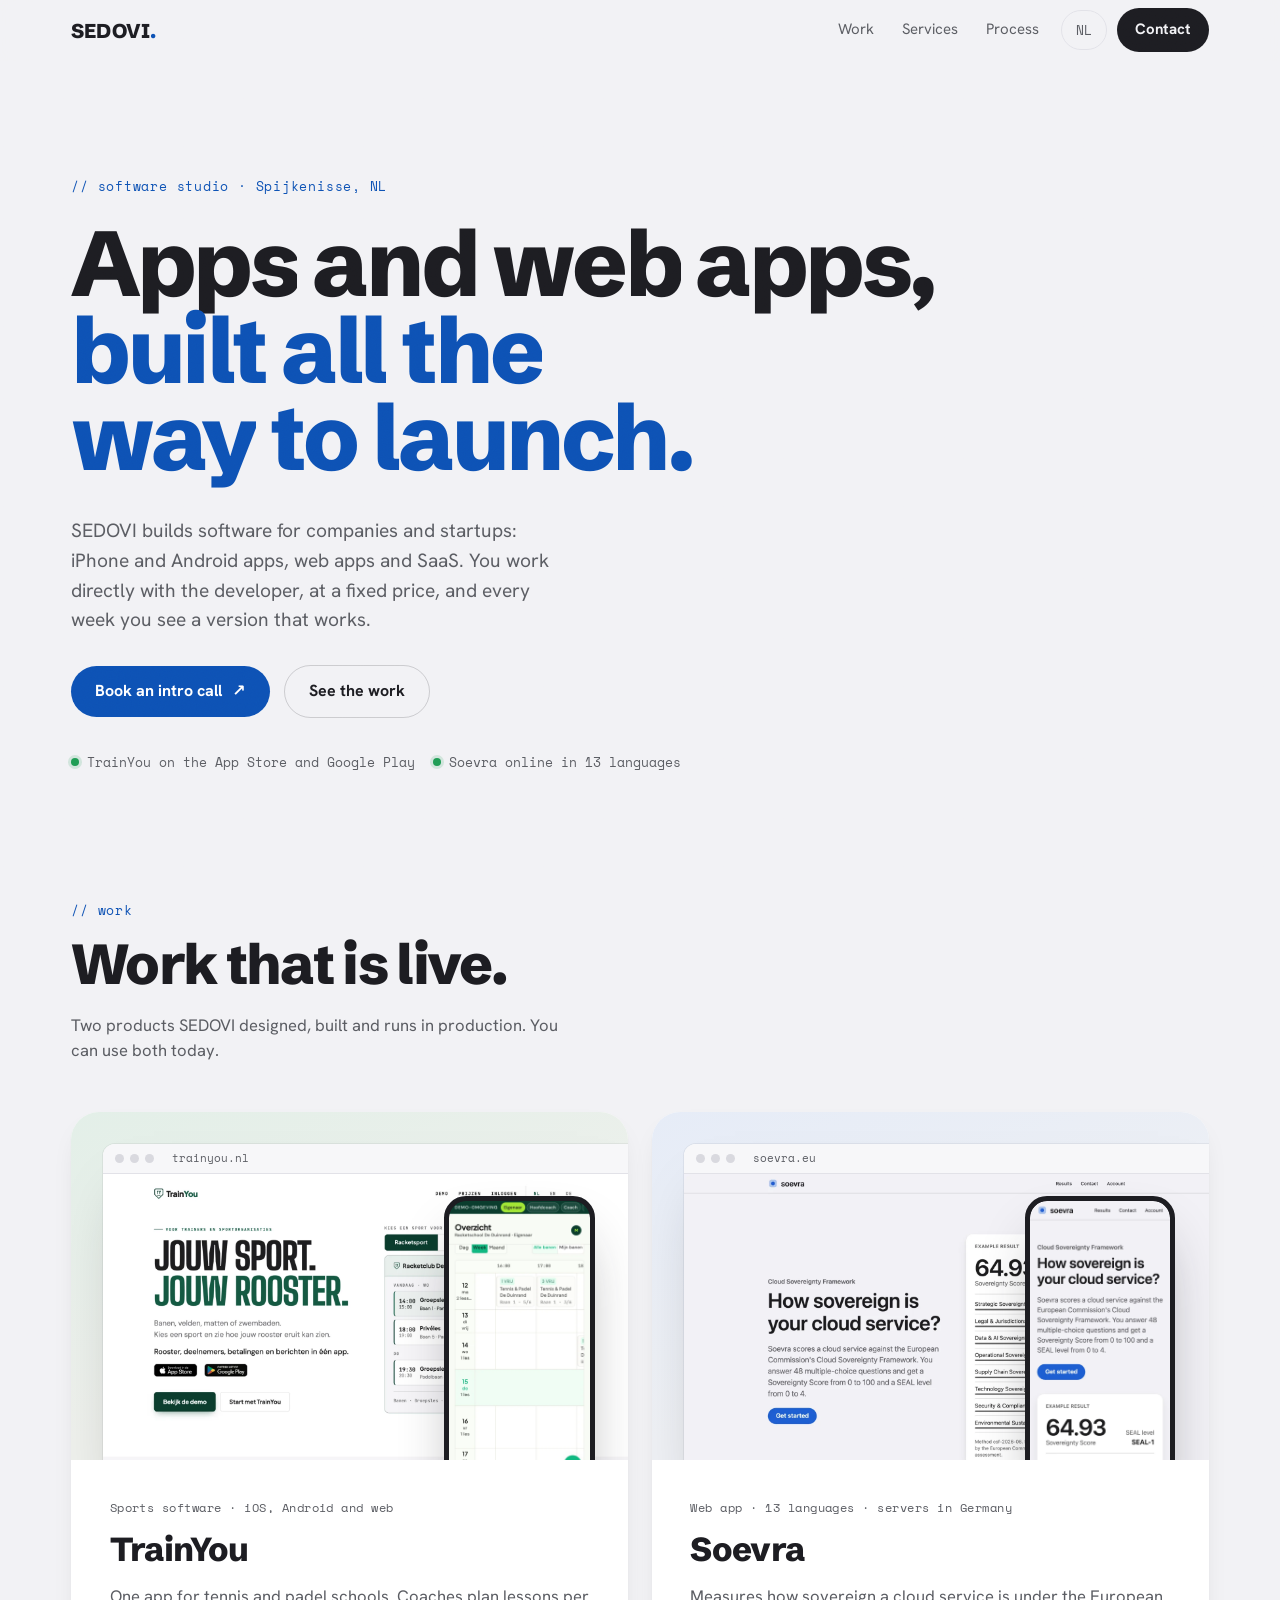
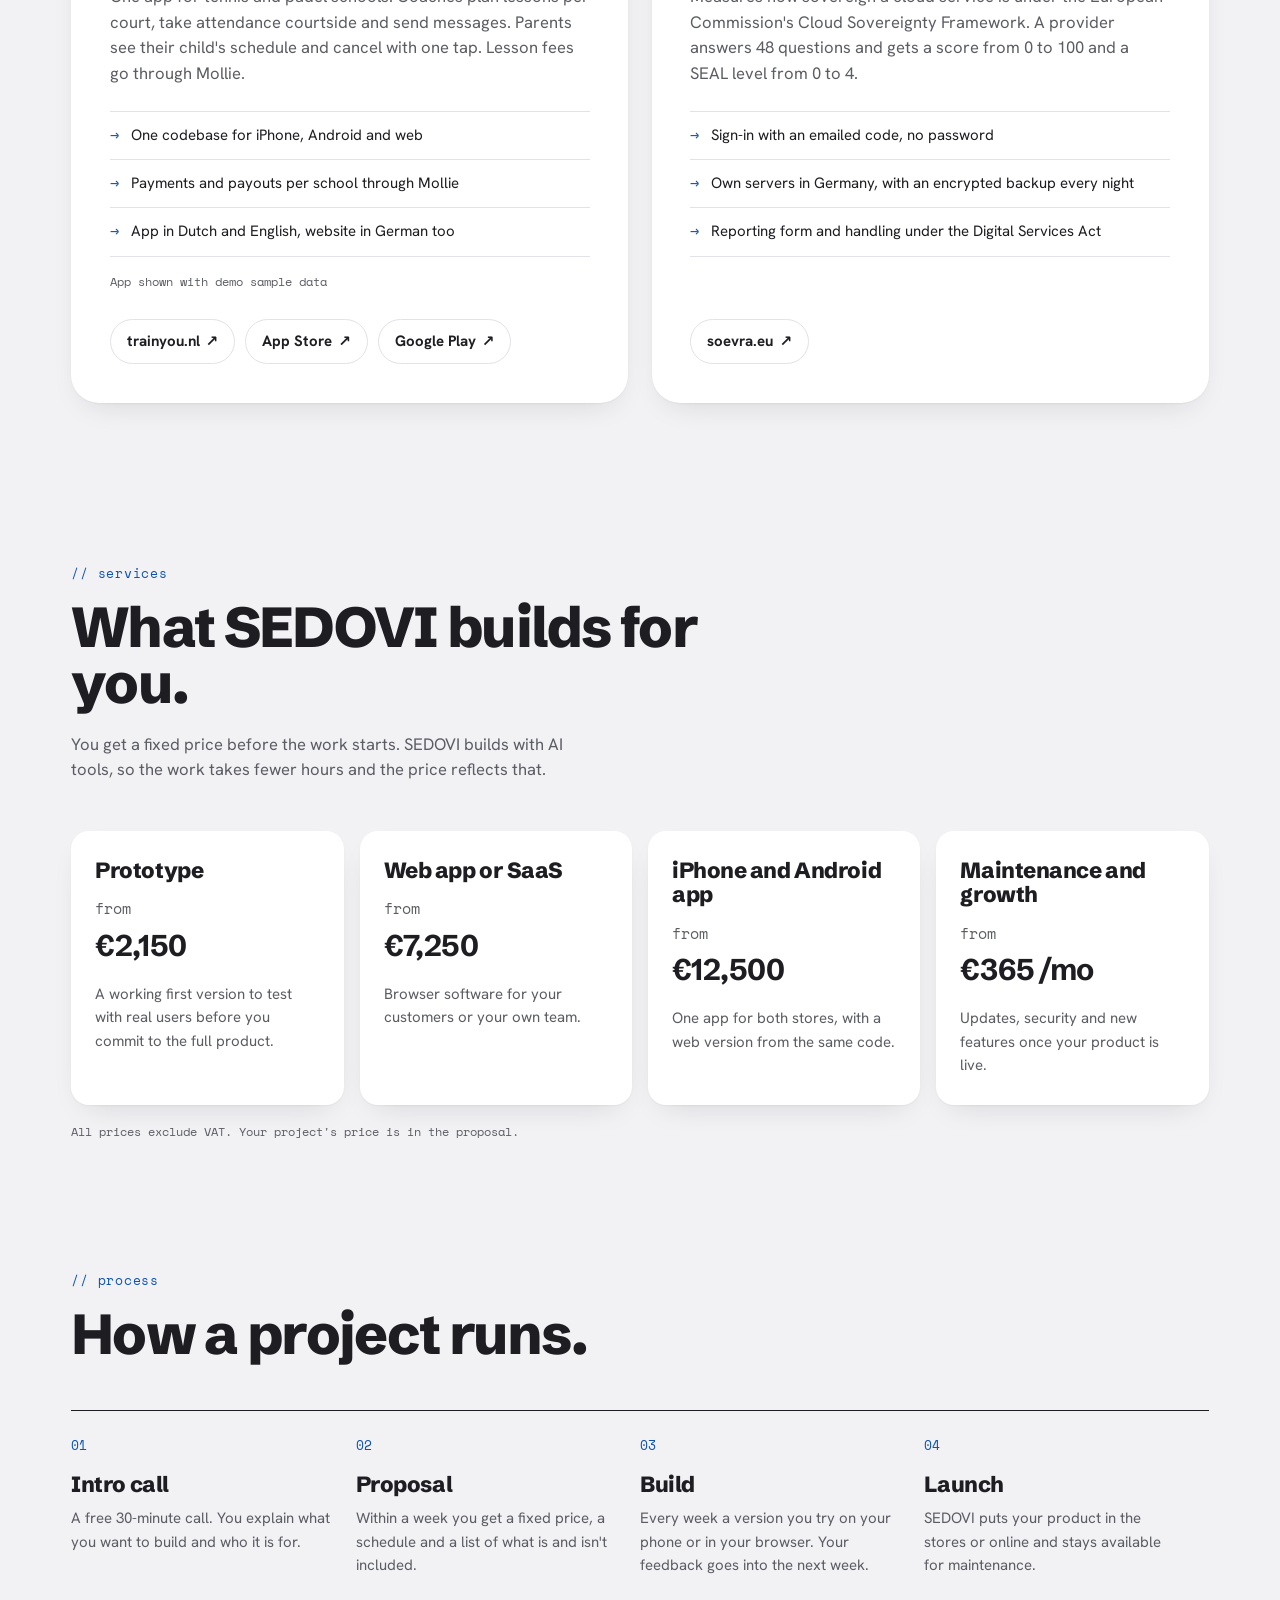
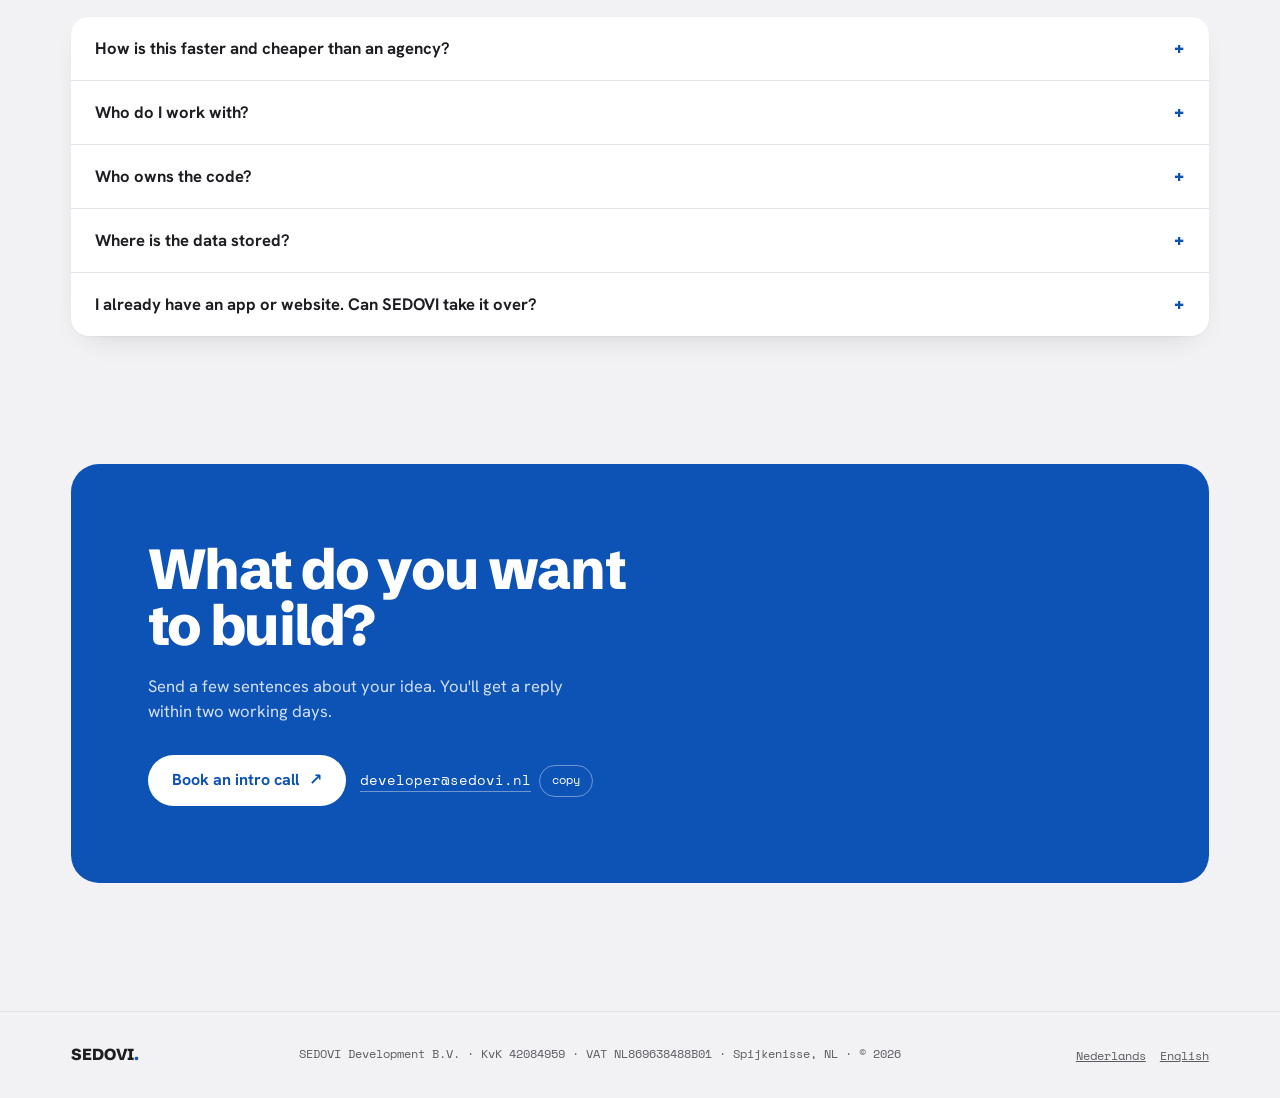
==== en/index.html @ 53c999e7 "feat(site): show projects in a horizontal row" ====
<!DOCTYPE html>
<html lang="en">
<head>
<meta charset="utf-8">
<meta name="viewport" content="width=device-width, initial-scale=1">
<title>SEDOVI · Apps and web apps, built all the way to launch</title>
<meta name="description" content="SEDOVI builds iPhone and Android apps, web apps and SaaS for companies and startups. Fixed price, a working version every week, and you work directly with the developer.">
<meta name="theme-color" content="#0d52b5">
<meta property="og:type" content="website">
<meta property="og:site_name" content="SEDOVI">
<meta property="og:locale" content="en_GB">
<meta property="og:title" content="SEDOVI · Apps and web apps, built all the way to launch">
<meta property="og:description" content="iPhone and Android apps, web apps and SaaS. Fixed price, a working version every week, direct contact with the developer.">
<meta property="og:url" content="https://sedovi.nl/en/">
<meta property="og:image" content="https://sedovi.nl/og.png">
<meta property="og:image:width" content="1200">
<meta property="og:image:height" content="630">
<meta name="twitter:card" content="summary_large_image">
<link rel="canonical" href="https://sedovi.nl/en/">
<link rel="alternate" hreflang="nl" href="https://sedovi.nl/">
<link rel="alternate" hreflang="en" href="https://sedovi.nl/en/">
<link rel="alternate" hreflang="x-default" href="https://sedovi.nl/">
<link rel="icon" href="data:image/svg+xml,%3Csvg xmlns='http://www.w3.org/2000/svg' viewBox='0 0 64 64'%3E%3Crect width='64' height='64' rx='14' fill='%230d52b5'/%3E%3Ctext x='32' y='45' font-family='Arial, sans-serif' font-size='40' font-weight='bold' fill='%23ffffff' text-anchor='middle'%3ES%3C/text%3E%3C/svg%3E">
<link rel="preconnect" href="https://fonts.googleapis.com">
<link rel="preconnect" href="https://fonts.gstatic.com" crossorigin>
<link href="https://fonts.googleapis.com/css2?family=Hanken+Grotesk:wght@400;700&family=Schibsted+Grotesk:wght@800&family=Space+Mono&display=swap" rel="stylesheet">
<link rel="stylesheet" href="/assets/site.css">
</head>
<body>
<a class="skip" href="#work">Skip to the work</a>
<div class="grain" aria-hidden="true"></div>

<header class="top">
  <div class="wrap">
    <a href="#top" class="logo" aria-label="SEDOVI, back to top">SEDOVI<span class="dot">.</span></a>
    <nav class="nav" aria-label="Main menu">
      <a class="sec" href="#work">Work</a>
      <a class="sec" href="#services">Services</a>
      <a class="sec" href="#process">Process</a>
      <a class="lang" href="/" hreflang="nl" lang="nl" aria-label="Nederlandse versie">NL</a>
      <a class="cta" href="#contact">Contact</a>
    </nav>
  </div>
</header>

<main id="top">
  <div class="hero">
    <div class="hero-content">
      <p class="eyebrow">// software studio · Spijkenisse, NL</p>
      <h1>
        <span data-split>Apps and web apps,</span>
        <span data-split class="accent">built all the way to launch.</span>
      </h1>
      <p class="sub">SEDOVI builds software for companies and startups: iPhone and Android apps, web apps and SaaS. You work directly with the developer, at a fixed price, and every week you see a version that works.</p>
      <div class="actions">
        <a href="mailto:developer@sedovi.nl?subject=Intro%20call%20SEDOVI" class="btn">Book an intro call <span aria-hidden="true">↗</span></a>
        <a href="#work" class="btn ghost">See the work</a>
      </div>
      <ul class="live" aria-label="Live now">
        <li>TrainYou on the App Store and Google Play</li>
        <li>Soevra online in 13 languages</li>
      </ul>
    </div>
  </div>

  <section class="block" id="work" aria-labelledby="work-title">
    <div class="wrap">
      <div class="rail-head">
        <div>
          <p class="kicker">// work</p>
          <h2 id="work-title">Work that is live.</h2>
          <p class="lede">Two products SEDOVI designed, built and runs in production. You can use both today.</p>
        </div>
        <div class="rail-nav" hidden>
          <button type="button" class="prev" aria-label="Previous project" aria-controls="projects"><span aria-hidden="true">←</span></button>
          <button type="button" class="next" aria-label="Next project" aria-controls="projects"><span aria-hidden="true">→</span></button>
        </div>
      </div>

      <div class="projects" id="projects" role="region" aria-label="Projects" tabindex="0">
        <article class="project">
          <div class="body">
            <p class="tag">Sports software · iOS, Android and web</p>
            <h3>TrainYou</h3>
            <p class="desc">One app for tennis and padel schools. Coaches plan lessons per court, take attendance courtside and send messages. Parents see their child's schedule and cancel with one tap. Lesson fees go through Mollie.</p>
            <ul class="facts">
              <li>One codebase for iPhone, Android and web</li>
              <li>Payments and payouts per school through Mollie</li>
              <li>App in Dutch and English, website in German too</li>
            </ul>
            <p class="note">App shown with demo sample data</p>
            <div class="links">
              <a href="https://trainyou.nl/" rel="noopener">trainyou.nl <span aria-hidden="true">↗</span></a>
              <a href="https://apps.apple.com/nl/app/trainyou/id6775515271" rel="noopener">App Store <span aria-hidden="true">↗</span></a>
              <a href="https://play.google.com/store/apps/details?id=nl.trainyou.app" rel="noopener">Google Play <span aria-hidden="true">↗</span></a>
            </div>
          </div>
          <div class="media green">
            <div class="browser">
              <div class="bar" aria-hidden="true"><i></i><i></i><i></i><span>trainyou.nl</span></div>
              <img src="/assets/work/trainyou-web.webp" width="1600" height="1000" loading="lazy" alt="The trainyou.nl home page with the Dutch headline 'Your sport. Your schedule.' and a sample schedule for a racket club.">
            </div>
            <div class="phone">
              <img src="/assets/work/trainyou-app.webp" width="600" height="1298" loading="lazy" alt="The TrainYou app on a phone: a tennis school's week view with lessons per court and open spots.">
            </div>
          </div>
        </article>

        <article class="project">
          <div class="body">
            <p class="tag">Web app · 13 languages · servers in Germany</p>
            <h3>Soevra</h3>
            <p class="desc">Measures how sovereign a cloud service is under the European Commission's Cloud Sovereignty Framework. A provider answers 48 questions and gets a score from 0 to 100 and a SEAL level from 0 to 4.</p>
            <ul class="facts">
              <li>Sign-in with an emailed code, no password</li>
              <li>Own servers in Germany, with an encrypted backup every night</li>
              <li>Reporting form and handling under the Digital Services Act</li>
            </ul>
            <div class="links">
              <a href="https://soevra.eu/" rel="noopener">soevra.eu <span aria-hidden="true">↗</span></a>
            </div>
          </div>
          <div class="media">
            <div class="browser">
              <div class="bar" aria-hidden="true"><i></i><i></i><i></i><span>soevra.eu</span></div>
              <img src="/assets/work/soevra-web.webp" width="1600" height="1000" loading="lazy" alt="The soevra.eu home page asking 'How sovereign is your cloud service?' next to a sample result with a score of 64.93 and level SEAL-1.">
            </div>
            <div class="phone">
              <img src="/assets/work/soevra-mobile.webp" width="600" height="1298" loading="lazy" alt="Soevra on a phone: the same home page in a narrow layout.">
            </div>
          </div>
        </article>
      </div>
    </div>
  </section>

  <section class="block" id="services" aria-labelledby="services-title">
    <div class="wrap">
      <p class="kicker">// services</p>
      <h2 id="services-title">What SEDOVI builds for you.</h2>
      <p class="lede">You get a fixed price before the work starts. SEDOVI builds with AI tools, so the work takes fewer hours and the price reflects that.</p>
      <div class="services">
        <article class="service">
          <h3>Prototype</h3>
          <p class="price">from<strong>€2,150</strong></p>
          <p>A working first version to test with real users before you commit to the full product.</p>
        </article>
        <article class="service">
          <h3>Web app or SaaS</h3>
          <p class="price">from<strong>€7,250</strong></p>
          <p>Browser software for your customers or your own team.</p>
        </article>
        <article class="service">
          <h3>iPhone and Android app</h3>
          <p class="price">from<strong>€12,500</strong></p>
          <p>One app for both stores, with a web version from the same code.</p>
        </article>
        <article class="service">
          <h3>Maintenance and growth</h3>
          <p class="price">from<strong>€365 /mo</strong></p>
          <p>Updates, security and new features once your product is live.</p>
        </article>
      </div>
      <p class="fineprint">All prices exclude VAT. Your project's price is in the proposal.</p>
    </div>
  </section>

  <section class="block" id="process" aria-labelledby="process-title">
    <div class="wrap">
      <p class="kicker">// process</p>
      <h2 id="process-title">How a project runs.</h2>
      <ol class="steps">
        <li><h3>Intro call</h3><p>A free 30-minute call. You explain what you want to build and who it is for.</p></li>
        <li><h3>Proposal</h3><p>Within a week you get a fixed price, a schedule and a list of what is and isn't included.</p></li>
        <li><h3>Build</h3><p>Every week a version you try on your phone or in your browser. Your feedback goes into the next week.</p></li>
        <li><h3>Launch</h3><p>SEDOVI puts your product in the stores or online and stays available for maintenance.</p></li>
      </ol>

      <div class="faq">
        <details>
          <summary>How is this faster and cheaper than an agency?</summary>
          <p>SEDOVI builds with AI tools for code, tests and reviews. Routine work goes faster, so you pay for fewer hours. Every change goes through automated tests and a review before it goes live.</p>
        </details>
        <details>
          <summary>Who do I work with?</summary>
          <p>The developer who builds your product. No account manager or project manager in between.</p>
        </details>
        <details>
          <summary>Who owns the code?</summary>
          <p>You do, once the last invoice is paid. You get the source code and the accounts for the stores, hosting and payments.</p>
        </details>
        <details>
          <summary>Where is the data stored?</summary>
          <p>In the EU where possible. Soevra, for example, runs on servers in Germany. The proposal says where your data will live.</p>
        </details>
        <details>
          <summary>I already have an app or website. Can SEDOVI take it over?</summary>
          <p>Yes. You first get a short review of the code: what works, what needs fixing first and what that costs.</p>
        </details>
      </div>
    </div>
  </section>

  <section id="contact" aria-labelledby="contact-title">
    <div class="wrap">
      <div class="contact-panel">
        <h2 id="contact-title">What do you want to build?</h2>
        <p>Send a few sentences about your idea. You'll get a reply within two working days.</p>
        <div class="actions">
          <a href="mailto:developer@sedovi.nl?subject=Intro%20call%20SEDOVI" class="btn">Book an intro call <span aria-hidden="true">↗</span></a>
          <span class="email"><a href="mailto:developer@sedovi.nl">developer@sedovi.nl</a><button type="button" class="copy" data-copy="developer@sedovi.nl" data-done="copied" data-fail="select the address">copy</button></span>
        </div>
      </div>
    </div>
  </section>
</main>

<footer>
  <div class="wrap">
    <div class="logo">SEDOVI<span class="dot">.</span></div>
    <small>SEDOVI Development B.V. · KvK 42084959 · VAT NL869638488B01 · Spijkenisse, NL · © 2026</small>
    <nav aria-label="Language"><a href="/" hreflang="nl" lang="nl">Nederlands</a><a href="/en/" aria-current="page">English</a></nav>
  </div>
</footer>

<script src="/assets/site.js" defer></script>
</body>
</html>
---- assets/site.css ----
:root{
  --bg:#f2f2f5; --surface:#ffffff; --ink:#1d1d22; --muted:#5b5d63; --line:#e2e2e8; --blue:#0d52b5; --blue-ink:#ffffff;
  --sans:'Hanken Grotesk',system-ui,sans-serif; --display:'Schibsted Grotesk',var(--sans); --mono:'Space Mono',ui-monospace,monospace;
  --gutter:clamp(20px,4vw,56px);
  --max:1240px;
  --section:clamp(72px,10vw,140px);
  --radius:18px; --radius-lg:28px; --pill:100px;
  --shadow:0 1px 2px rgba(29,29,34,.04),0 12px 32px -16px rgba(29,29,34,.18);
  --step-1:clamp(15px,1.1vw,16px);
  --step-0:clamp(16px,1.3vw,18px);
  --step-2:clamp(22px,2vw,28px);
  --step-3:clamp(32px,4.4vw,60px);
  --step-4:clamp(40px,7.2vw,112px);
}
*{box-sizing:border-box;}
html{scroll-behavior:smooth;scroll-padding-top:72px;}
html,body{margin:0;padding:0;background:var(--bg);color:var(--ink);}
body{font-family:var(--sans);font-size:var(--step-0);line-height:1.55;-webkit-font-smoothing:antialiased;overflow-x:hidden;}
::selection{background:var(--blue);color:var(--bg);}
a{color:inherit;}
img{display:block;max-width:100%;height:auto;}
:focus-visible{outline:2px solid var(--blue);outline-offset:3px;border-radius:4px;}
.skip{position:absolute;left:-9999px;top:8px;z-index:20;background:var(--surface);padding:10px 16px;border-radius:var(--pill);}
.skip:focus{left:var(--gutter);}

.grain{position:fixed;inset:0;z-index:30;pointer-events:none;opacity:.05;mix-blend-mode:overlay;background-image:url("data:image/svg+xml,%3Csvg xmlns='http://www.w3.org/2000/svg' width='180' height='180'%3E%3Cfilter id='n'%3E%3CfeTurbulence type='fractalNoise' baseFrequency='0.85' numOctaves='2' stitchTiles='stitch'/%3E%3C/filter%3E%3Crect width='100%25' height='100%25' filter='url(%23n)'/%3E%3C/svg%3E");}
.dot{color:var(--blue);}
.wrap{max-width:var(--max);margin:0 auto;padding:0 var(--gutter);}

/* header */
.top{position:sticky;top:0;z-index:10;background:rgba(242,242,245,.82);-webkit-backdrop-filter:saturate(1.6) blur(14px);backdrop-filter:saturate(1.6) blur(14px);border-bottom:1px solid transparent;transition:border-color .2s ease;}
.top.scrolled{border-bottom-color:var(--line);}
.top .wrap{display:flex;align-items:center;justify-content:space-between;gap:16px;height:60px;}
.logo{font-family:var(--display);font-weight:800;font-size:20px;letter-spacing:-.01em;text-decoration:none;}
.nav{display:flex;align-items:center;gap:4px;}
.nav a{font-size:15px;text-decoration:none;padding:10px 12px;border-radius:var(--pill);color:var(--muted);min-height:44px;display:inline-flex;align-items:center;}
.nav a:hover{color:var(--ink);}
.nav .lang{font-family:var(--mono);font-size:13px;border:1px solid var(--line);margin-left:6px;padding:8px 14px;min-height:40px;}
.nav .lang:hover{border-color:var(--ink);}
.nav .cta{background:var(--ink);color:var(--bg);margin-left:6px;padding:10px 18px;font-weight:700;}
.nav .cta:hover{color:var(--bg);background:var(--blue);}
@media (max-width:760px){ .nav .sec{display:none;} }

/* hero */
.hero{position:relative;}
.hero-content{width:100%;max-width:var(--max);margin:0 auto;padding:clamp(56px,9vw,128px) var(--gutter) 0;}
.eyebrow{font-family:var(--mono);font-size:13px;letter-spacing:.06em;color:var(--blue);margin:0 0 24px;}
h1{margin:0;font-family:var(--display);font-weight:800;font-size:var(--step-4);line-height:.94;letter-spacing:-.035em;max-width:18ch;}
h1 span[data-split]{display:block;text-wrap:balance;}
h1 .accent{color:var(--blue);}
.word-wrap{display:inline-block;overflow:hidden;vertical-align:top;padding-bottom:.16em;margin-bottom:-.16em;}
.word{display:inline-block;}
.sub{max-width:46ch;font-size:clamp(17px,1.5vw,20px);line-height:1.55;color:var(--muted);margin:36px 0 0;}
.actions{display:flex;flex-wrap:wrap;align-items:center;gap:12px 14px;margin-top:30px;}
.btn{display:inline-flex;align-items:center;gap:10px;min-height:48px;background:var(--blue);color:var(--blue-ink);padding:13px 24px;border-radius:var(--pill);text-decoration:none;font-weight:700;font-size:16px;transition:transform .2s ease,box-shadow .2s ease;}
.btn:hover{transform:translateY(-2px);box-shadow:0 12px 28px -12px rgba(13,82,181,.55);}
.btn.ghost{background:transparent;color:var(--ink);border:1px solid rgba(29,29,34,.18);}
.btn.ghost:hover{border-color:var(--ink);box-shadow:none;}
.live{display:flex;flex-wrap:wrap;gap:8px 18px;margin:34px 0 0;padding:0;list-style:none;font-family:var(--mono);font-size:13px;color:var(--muted);}
.live li{display:inline-flex;align-items:center;gap:8px;}
.live li::before{content:"";width:8px;height:8px;border-radius:50%;background:#1f9d55;box-shadow:0 0 0 3px rgba(31,157,85,.15);}

/* sections */
section.block{padding:var(--section) 0 0;}
.kicker{font-family:var(--mono);font-size:13px;letter-spacing:.06em;color:var(--blue);margin:0 0 16px;}
h2{margin:0;font-family:var(--display);font-weight:800;font-size:var(--step-3);line-height:1;letter-spacing:-.03em;max-width:18ch;}
.lede{max-width:56ch;color:var(--muted);margin:20px 0 0;}
h3{margin:0;font-family:var(--display);font-weight:800;font-size:var(--step-2);letter-spacing:-.02em;line-height:1.1;}

/* work */
.rail-head{display:flex;justify-content:space-between;align-items:flex-end;gap:24px;flex-wrap:wrap;}
.rail-nav{display:flex;gap:10px;}
.rail-nav[hidden]{display:none;}
.rail-nav button{width:48px;height:48px;border-radius:50%;border:1px solid var(--line);background:var(--surface);color:var(--ink);font-size:18px;cursor:pointer;transition:border-color .2s ease,opacity .2s ease;}
.rail-nav button:hover:not(:disabled){border-color:var(--ink);}
.rail-nav button:disabled{opacity:.35;cursor:default;}
.projects{display:flex;gap:24px;overflow-x:auto;scroll-snap-type:x mandatory;overscroll-behavior-x:contain;scrollbar-width:none;--inset:calc((100vw - min(100vw,var(--max)))/2 + var(--gutter));margin:40px calc(-1*var(--inset)) 0;padding:8px var(--inset) 32px;scroll-padding-inline:var(--inset);}
.projects::-webkit-scrollbar{display:none;}
.project{flex:0 0 min(86vw,560px);scroll-snap-align:start;background:var(--surface);border-radius:var(--radius-lg);box-shadow:var(--shadow);display:flex;flex-direction:column;overflow:hidden;}
.project .body{padding:clamp(24px,3vw,40px);display:flex;flex-direction:column;flex:1;}
.tag{font-family:var(--mono);font-size:12px;letter-spacing:.04em;color:var(--muted);margin:0 0 14px;}
.project h3{font-size:clamp(28px,2.6vw,38px);}
.project p.desc{margin:16px 0 0;color:var(--muted);}
.facts{list-style:none;margin:24px 0 0;padding:0;border-top:1px solid var(--line);}
.facts li{padding:12px 0;border-bottom:1px solid var(--line);font-size:var(--step-1);display:flex;gap:12px;}
.facts li::before{content:"→";color:var(--blue);font-family:var(--mono);}
.links{display:flex;flex-wrap:wrap;gap:10px;margin-top:auto;padding-top:28px;}
.links a{display:inline-flex;align-items:center;gap:6px;min-height:44px;padding:10px 16px;border:1px solid var(--line);border-radius:var(--pill);text-decoration:none;font-size:15px;font-weight:700;}
.links a:hover{border-color:var(--ink);}
.media{order:-1;position:relative;overflow:hidden;aspect-ratio:16/10;background:linear-gradient(160deg,#e6ecf7 0%,#eef0f4 60%);padding:clamp(20px,3vw,32px) 0 0 clamp(20px,3vw,32px);}
.media.green{background:linear-gradient(160deg,#e3efe8 0%,#eef0ec 60%);}
.browser{width:100%;border-radius:12px 0 0 0;overflow:hidden;background:var(--surface);box-shadow:0 30px 60px -30px rgba(29,29,34,.35),0 0 0 1px rgba(29,29,34,.06);}
.browser .bar{height:30px;display:flex;align-items:center;gap:6px;padding:0 12px;border-bottom:1px solid var(--line);background:#f7f7f9;}
.browser .bar i{width:9px;height:9px;border-radius:50%;background:#d9d9df;}
.browser .bar span{margin-left:12px;font-family:var(--mono);font-size:11px;color:var(--muted);}
.phone{position:absolute;right:6%;top:24%;width:27%;border-radius:22px;overflow:hidden;border:5px solid #1d1d22;background:#1d1d22;box-shadow:0 30px 60px -20px rgba(29,29,34,.45);}
.phone img{border-radius:17px;}
.project .note{font-family:var(--mono);font-size:12px;color:var(--muted);margin:16px 0 0;}

/* services */
.services{display:grid;grid-template-columns:repeat(4,minmax(0,1fr));gap:16px;margin-top:48px;}
.service{background:var(--surface);border-radius:var(--radius);padding:28px 24px;display:flex;flex-direction:column;box-shadow:var(--shadow);}
.service h3{font-size:22px;}
.price{font-family:var(--mono);font-size:14px;color:var(--blue);margin:10px 0 0;}
.price strong{font-family:var(--display);font-size:30px;color:var(--ink);letter-spacing:-.02em;display:block;margin-top:2px;}
.service p{color:var(--muted);font-size:var(--step-1);margin:14px 0 0;}
.fineprint{font-family:var(--mono);font-size:12px;color:var(--muted);margin:18px 0 0;}

/* process */
.steps{display:grid;grid-template-columns:repeat(4,minmax(0,1fr));gap:0;margin:48px 0 0;padding:0;list-style:none;counter-reset:s;border-top:1px solid var(--ink);}
.steps li{padding:24px 24px 0 0;counter-increment:s;}
.steps li::before{content:"0" counter(s);display:block;font-family:var(--mono);font-size:13px;color:var(--blue);margin-bottom:18px;}
.steps h3{font-size:22px;}
.steps p{color:var(--muted);font-size:var(--step-1);margin:10px 0 0;}

/* faq */
.faq{margin-top:40px;background:var(--surface);border-radius:var(--radius);box-shadow:var(--shadow);overflow:hidden;}
.faq details{border-bottom:1px solid var(--line);}
.faq details:last-child{border-bottom:0;}
.faq summary{cursor:pointer;list-style:none;display:flex;justify-content:space-between;align-items:center;gap:16px;min-height:60px;padding:16px 24px;font-weight:700;}
.faq summary::-webkit-details-marker{display:none;}
.faq summary::after{content:"+";font-family:var(--mono);font-size:20px;color:var(--blue);transition:transform .2s ease;flex:none;}
.faq details[open] summary::after{transform:rotate(45deg);}
.faq details p{margin:0;padding:0 24px 22px;color:var(--muted);max-width:68ch;}

/* contact */
.contact-panel{margin:var(--section) 0 0;background:var(--blue);color:var(--blue-ink);border-radius:var(--radius-lg);padding:clamp(36px,6vw,80px);position:relative;overflow:hidden;}
.contact-panel h2{color:var(--blue-ink);max-width:14ch;}
.contact-panel p{color:rgba(255,255,255,.82);max-width:48ch;margin:20px 0 0;}
.contact-panel .btn{background:var(--surface);color:var(--blue);}
.contact-panel .btn:hover{box-shadow:0 12px 28px -12px rgba(0,0,0,.4);}
.email{display:inline-flex;align-items:center;gap:8px;font-family:var(--mono);font-size:14px;}
.email a{text-decoration:none;border-bottom:1px solid rgba(255,255,255,.4);}
.email a:hover{border-color:#fff;}
.copy{font:inherit;font-size:12px;min-height:32px;padding:5px 12px;border:1px solid rgba(255,255,255,.4);border-radius:var(--pill);background:transparent;color:inherit;cursor:pointer;}
.copy:hover{border-color:#fff;}

footer{margin-top:var(--section);border-top:1px solid var(--line);}
footer .wrap{padding-top:30px;padding-bottom:30px;display:flex;flex-wrap:wrap;gap:16px;justify-content:space-between;align-items:center;}
footer .logo{font-size:16px;}
footer small{font-family:var(--mono);font-size:12px;color:var(--muted);}
footer nav a{font-family:var(--mono);font-size:12px;color:var(--muted);margin-left:14px;}

/* reveal */
.hero .eyebrow,.hero .sub,.hero .actions,.hero .live{opacity:0;transform:translateY(18px);transition:opacity .8s cubic-bezier(.2,.7,.2,1),transform .8s cubic-bezier(.2,.7,.2,1);}
.word{transform:translateY(120%);opacity:0;transition:transform 1.1s cubic-bezier(.16,1,.3,1),opacity .6s ease;transition-delay:calc(.1s + var(--i)*.05s);}
.ready .hero .eyebrow{opacity:1;transform:none;}
.ready .word{transform:none;opacity:1;}
.ready .hero .sub{opacity:1;transform:none;transition-delay:.5s;}
.ready .hero .actions{opacity:1;transform:none;transition-delay:.62s;}
.ready .hero .live{opacity:1;transform:none;transition-delay:.74s;}
@media (prefers-reduced-motion:reduce){
  html{scroll-behavior:auto;}
  .hero .eyebrow,.hero .sub,.hero .actions,.hero .live,.word{transition:none;}
}

/* responsive */
@media (min-width:1000px){
  .project{flex-basis:calc((min(100vw,var(--max)) - 2*var(--gutter) - 24px)/2);}
}
@media (max-width:1080px){
  .services{grid-template-columns:repeat(2,minmax(0,1fr));}
  .steps{grid-template-columns:repeat(2,minmax(0,1fr));}
  .steps li{padding-bottom:28px;}
}
@media (max-width:560px){
  .services{grid-template-columns:1fr;}
  .steps{grid-template-columns:1fr;}
  footer nav a{margin:0 14px 0 0;}
}
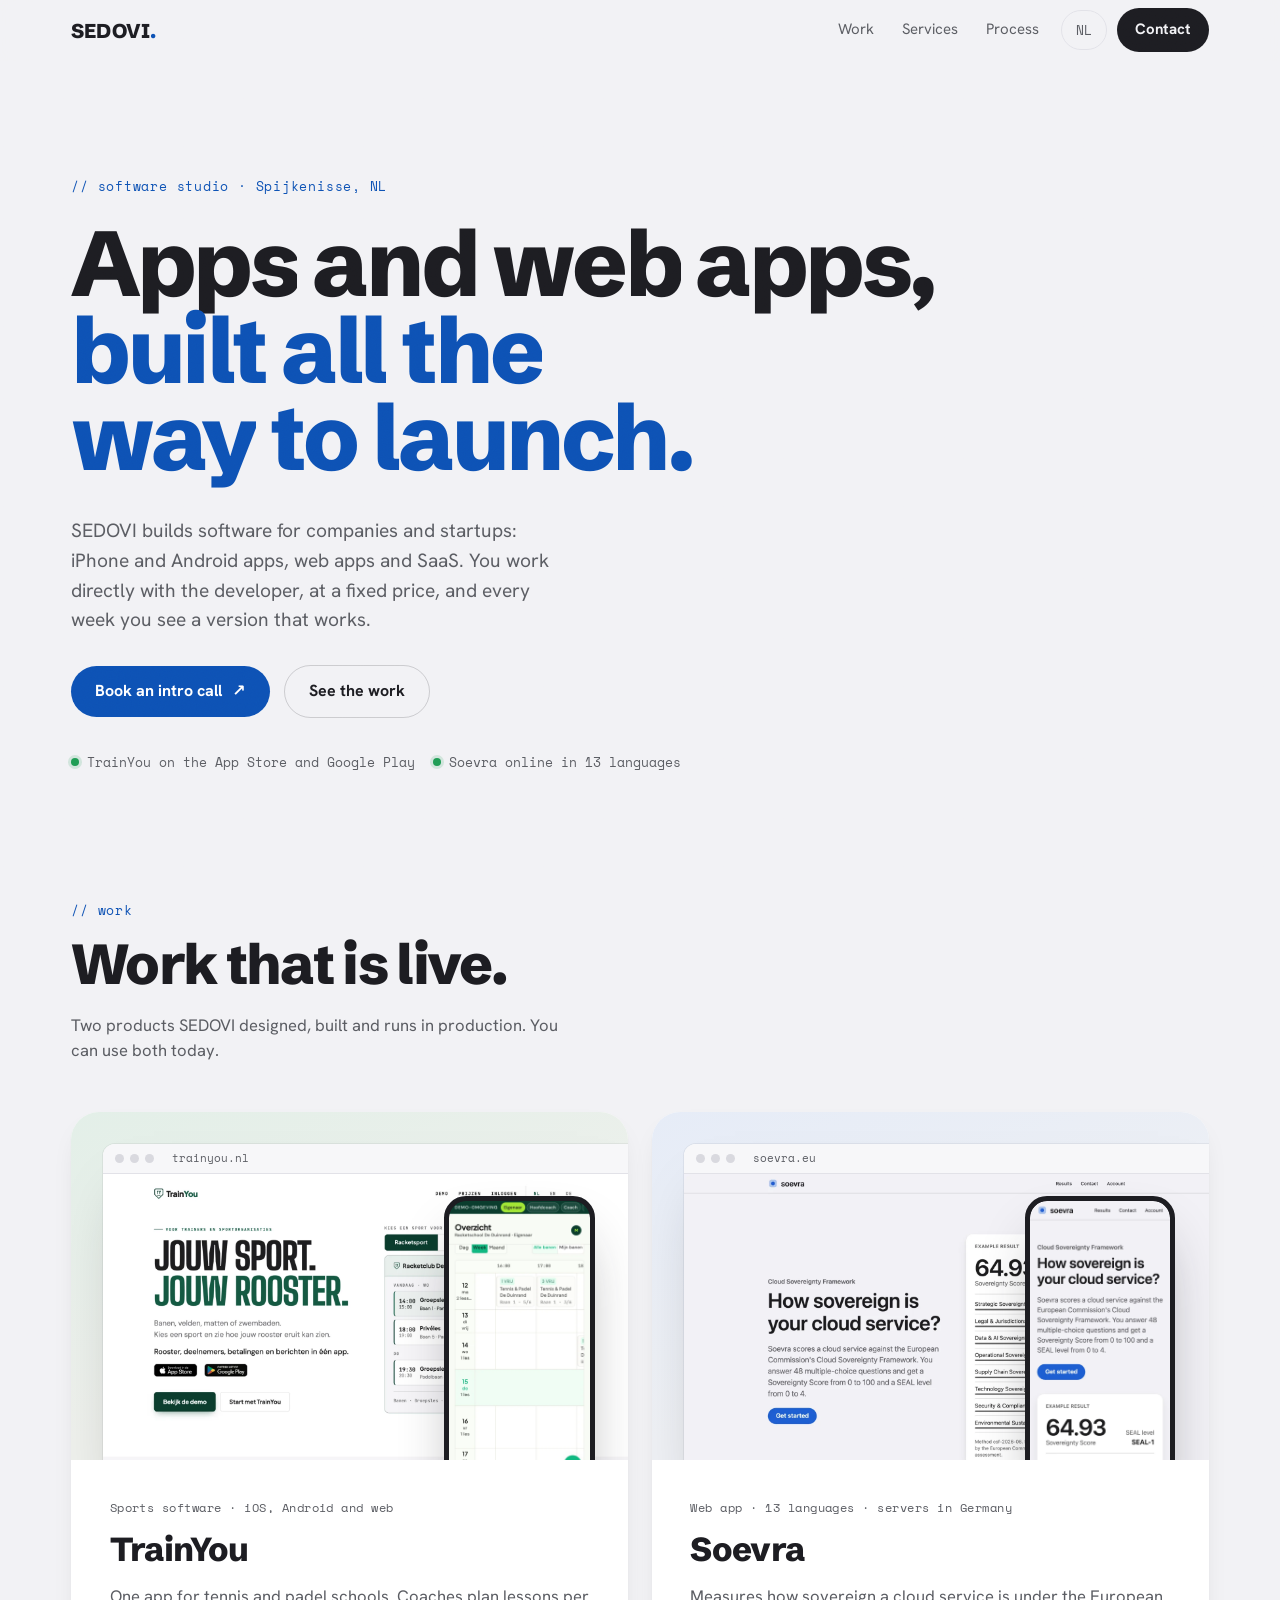
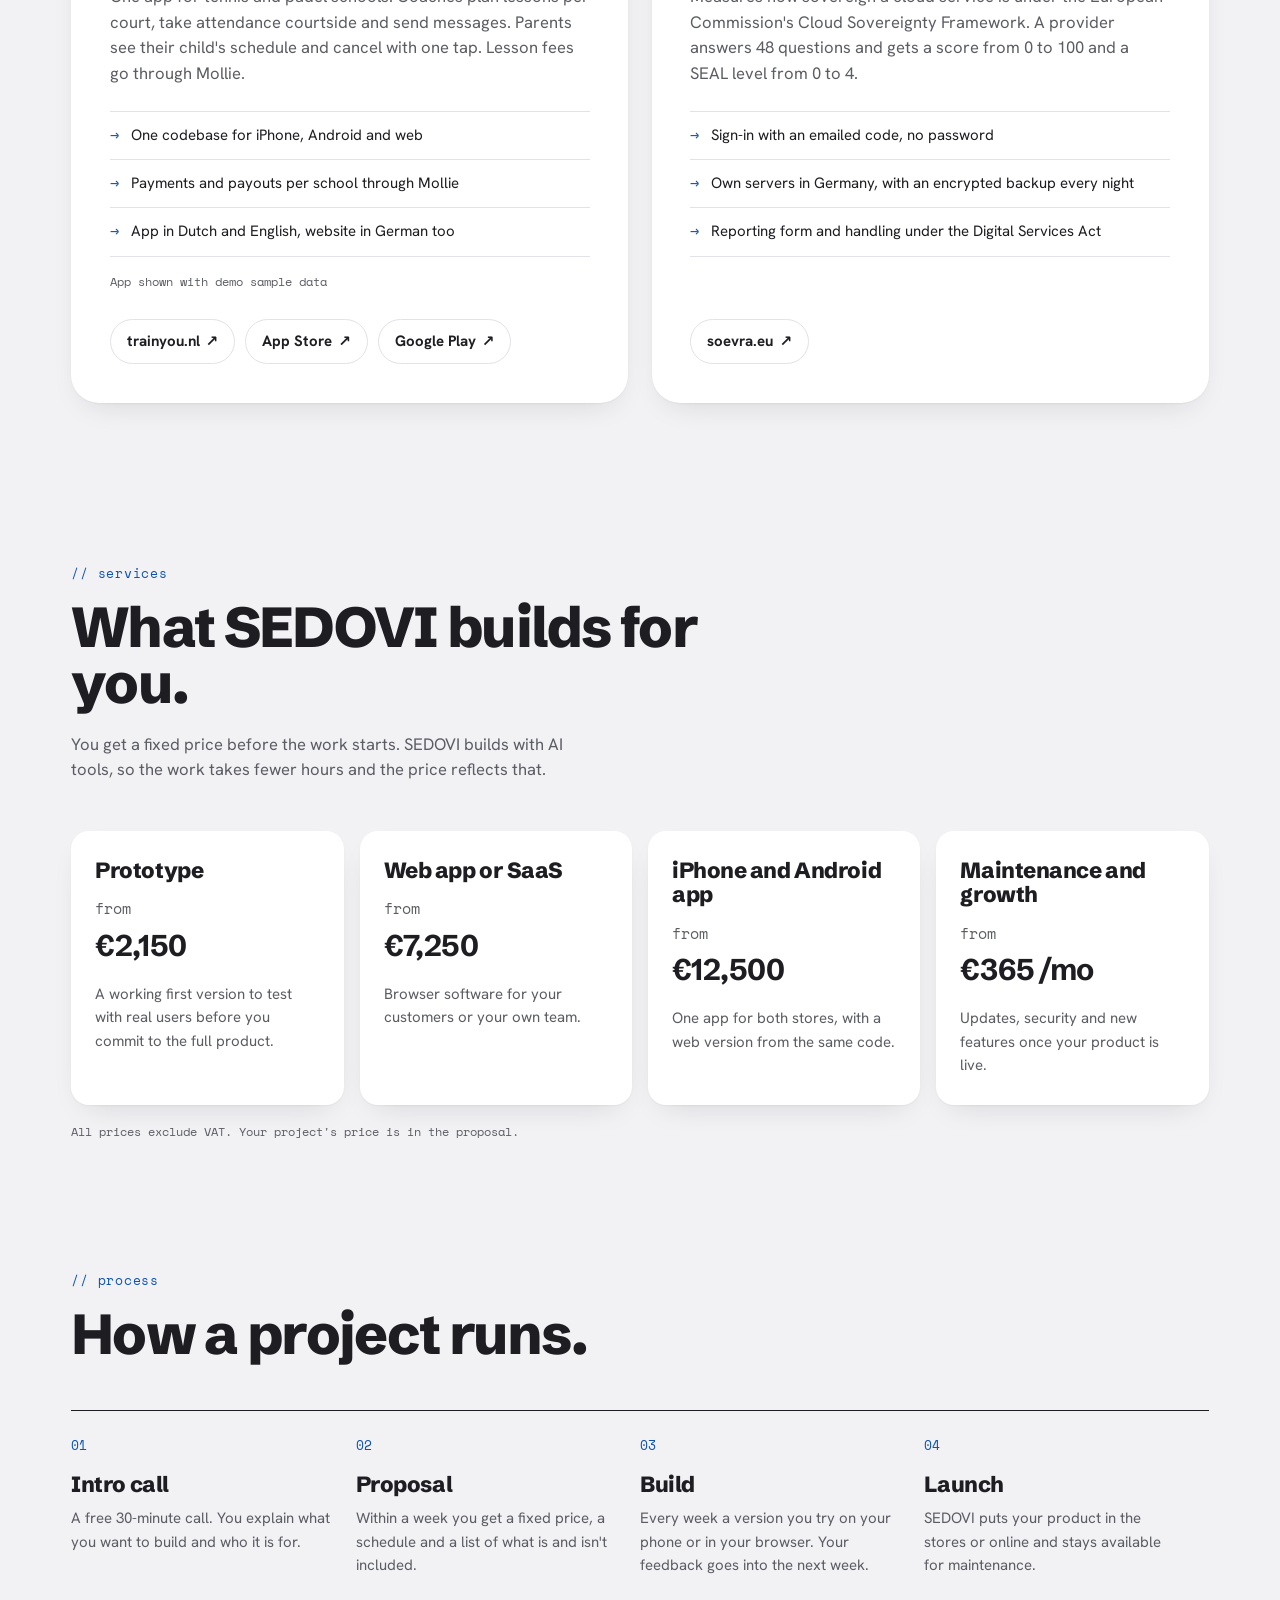
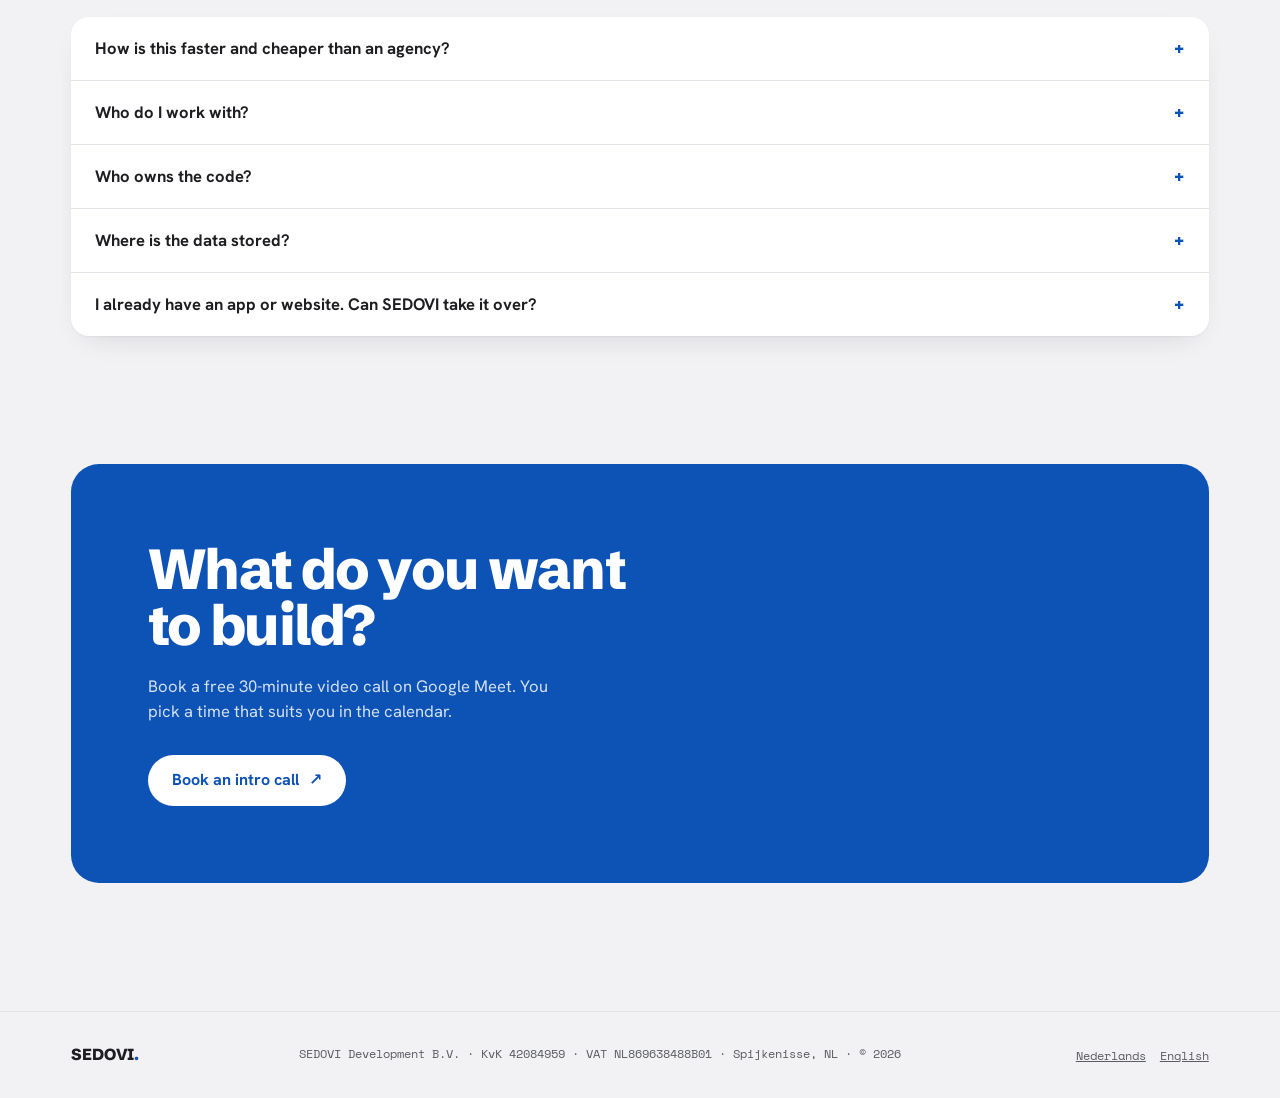
==== commit cb0ab5c2: "feat(site): booking page for intro calls, header contact as the only mail link" ====
--- a/en/index.html
+++ b/en/index.html
@@ -38,7 +38,7 @@
       <a class="sec" href="#services">Services</a>
       <a class="sec" href="#process">Process</a>
       <a class="lang" href="/" hreflang="nl" lang="nl" aria-label="Nederlandse versie">NL</a>
-      <a class="cta" href="#contact">Contact</a>
+      <a class="cta" href="mailto:developer@sedovi.nl">Contact</a>
     </nav>
   </div>
 </header>
@@ -53,7 +53,7 @@
       </h1>
       <p class="sub">SEDOVI builds software for companies and startups: iPhone and Android apps, web apps and SaaS. You work directly with the developer, at a fixed price, and every week you see a version that works.</p>
       <div class="actions">
-        <a href="mailto:developer@sedovi.nl?subject=Intro%20call%20SEDOVI" class="btn">Book an intro call <span aria-hidden="true">↗</span></a>
+        <a href="BOOKING_URL" class="btn" target="_blank" rel="noopener">Book an intro call <span aria-hidden="true">↗</span></a>
         <a href="#work" class="btn ghost">See the work</a>
       </div>
       <ul class="live" aria-label="Live now">
@@ -205,10 +205,9 @@
     <div class="wrap">
       <div class="contact-panel">
         <h2 id="contact-title">What do you want to build?</h2>
-        <p>Send a few sentences about your idea. You'll get a reply within two working days.</p>
+        <p>Book a free 30-minute video call on Google Meet. You pick a time that suits you in the calendar.</p>
         <div class="actions">
-          <a href="mailto:developer@sedovi.nl?subject=Intro%20call%20SEDOVI" class="btn">Book an intro call <span aria-hidden="true">↗</span></a>
-          <span class="email"><a href="mailto:developer@sedovi.nl">developer@sedovi.nl</a><button type="button" class="copy" data-copy="developer@sedovi.nl" data-done="copied" data-fail="select the address">copy</button></span>
+          <a href="BOOKING_URL" class="btn" target="_blank" rel="noopener">Book an intro call <span aria-hidden="true">↗</span></a>
         </div>
       </div>
     </div>
--- a/assets/site.css
+++ b/assets/site.css
@@ -129,11 +129,6 @@
 .contact-panel p{color:rgba(255,255,255,.82);max-width:48ch;margin:20px 0 0;}
 .contact-panel .btn{background:var(--surface);color:var(--blue);}
 .contact-panel .btn:hover{box-shadow:0 12px 28px -12px rgba(0,0,0,.4);}
-.email{display:inline-flex;align-items:center;gap:8px;font-family:var(--mono);font-size:14px;}
-.email a{text-decoration:none;border-bottom:1px solid rgba(255,255,255,.4);}
-.email a:hover{border-color:#fff;}
-.copy{font:inherit;font-size:12px;min-height:32px;padding:5px 12px;border:1px solid rgba(255,255,255,.4);border-radius:var(--pill);background:transparent;color:inherit;cursor:pointer;}
-.copy:hover{border-color:#fff;}
 
 footer{margin-top:var(--section);border-top:1px solid var(--line);}
 footer .wrap{padding-top:30px;padding-bottom:30px;display:flex;flex-wrap:wrap;gap:16px;justify-content:space-between;align-items:center;}
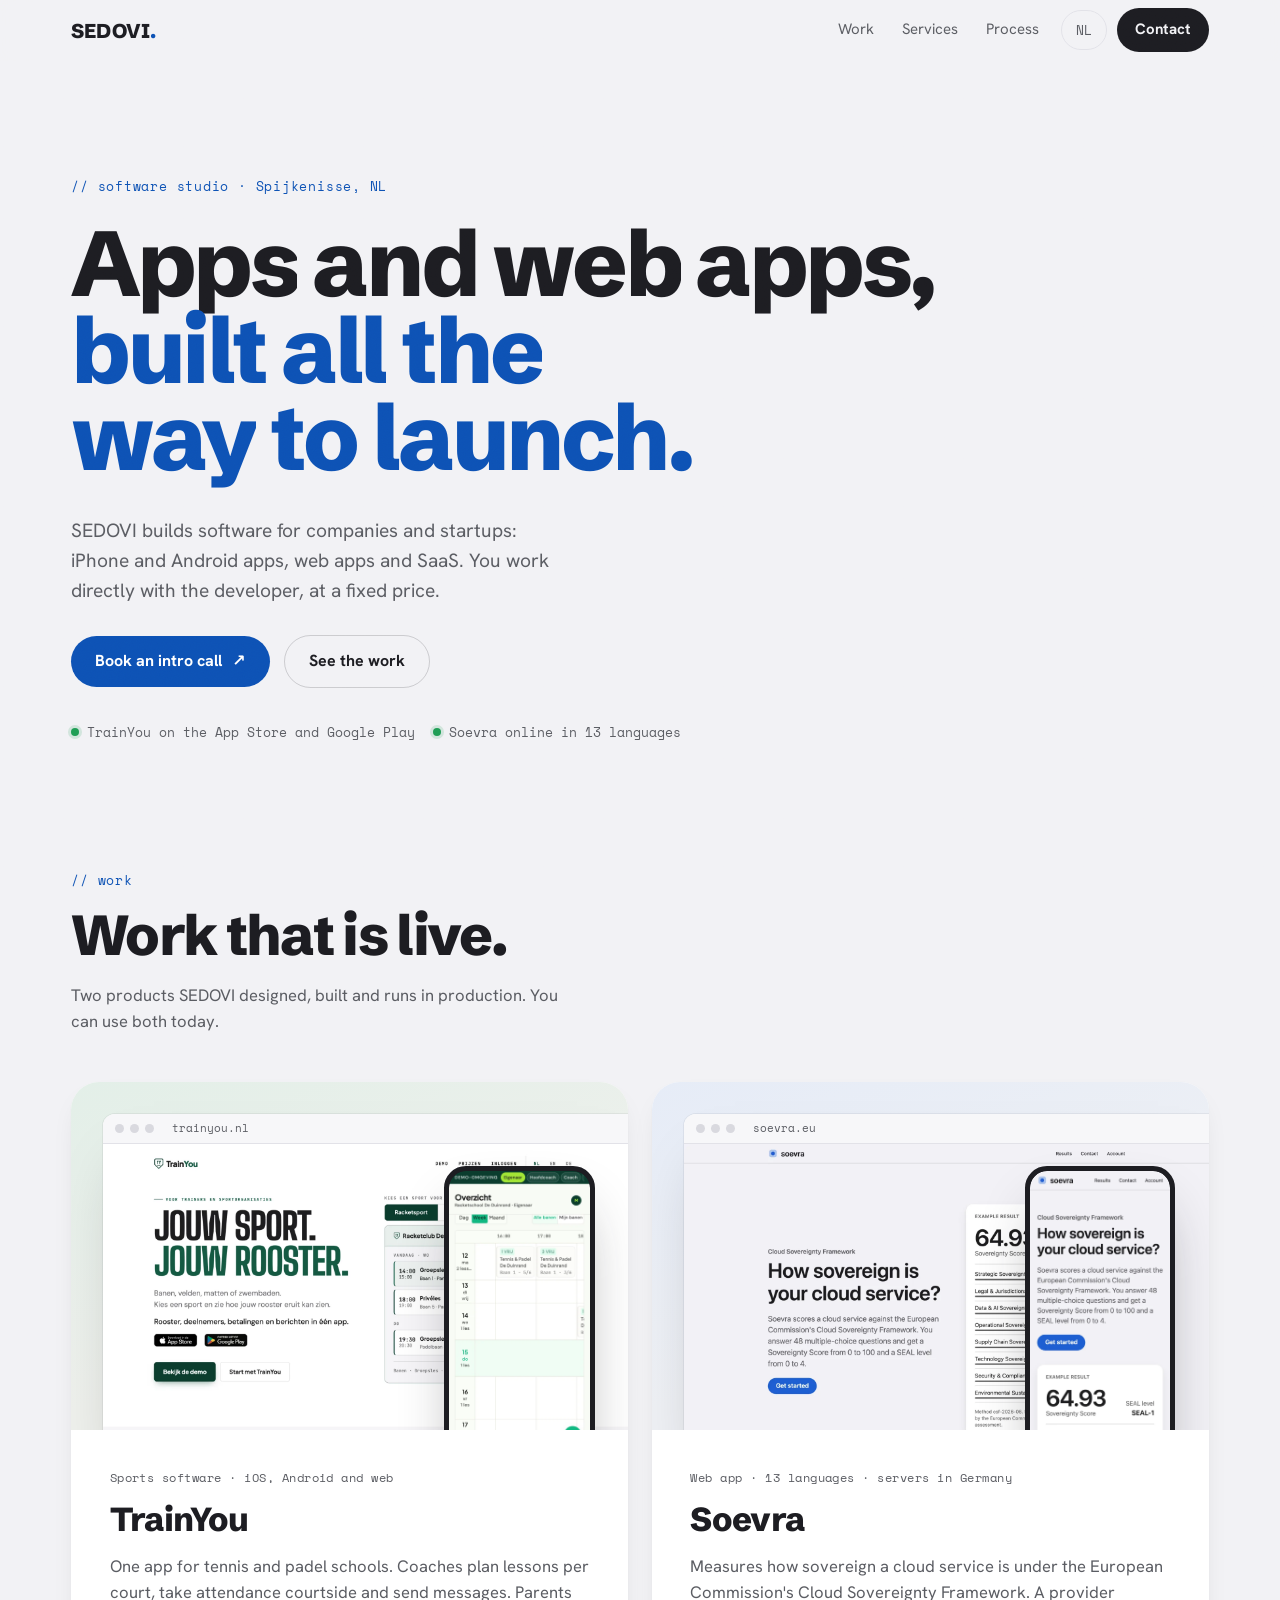
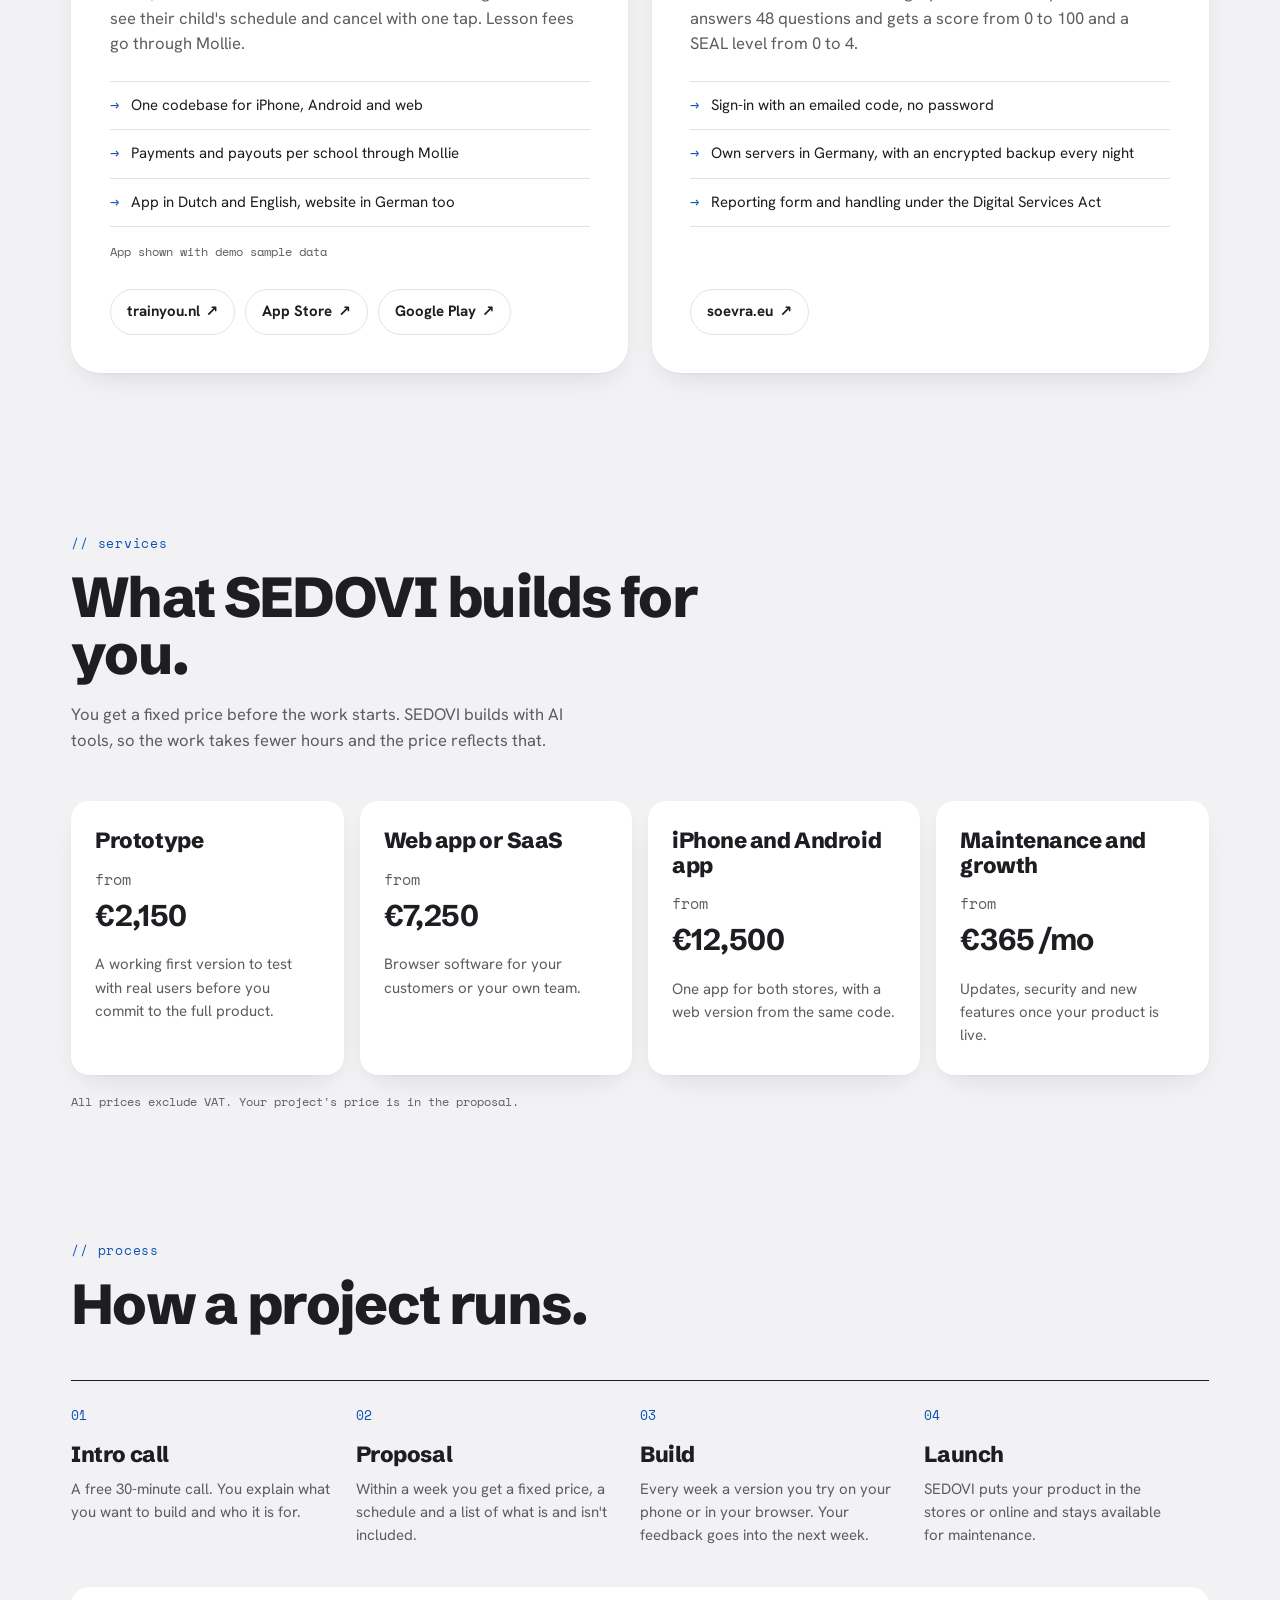
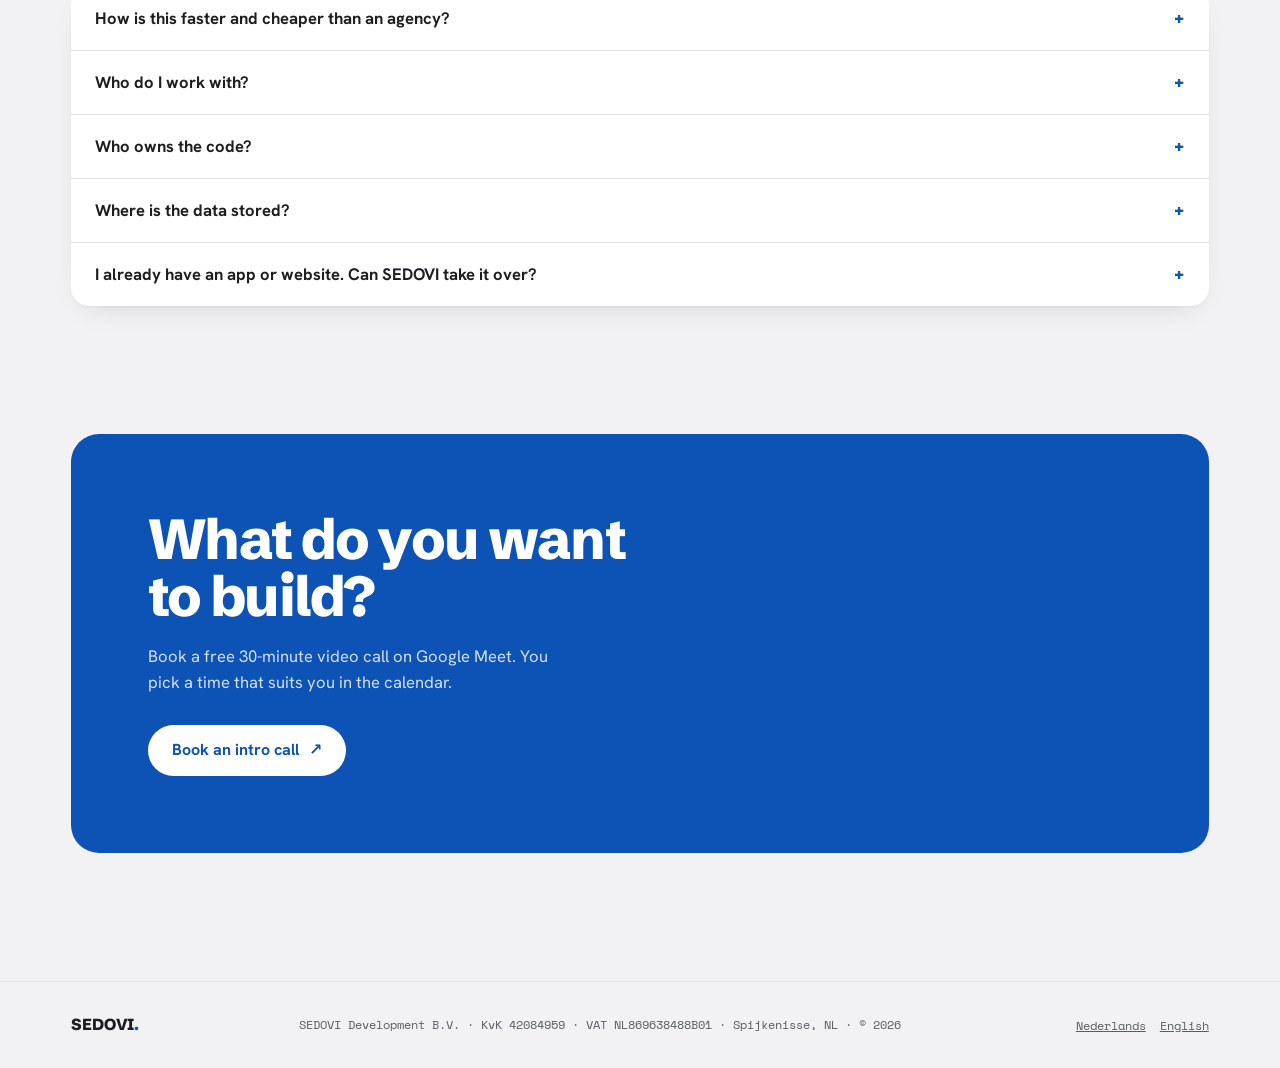
==== commit 24b4fae6: "feat(site): contact form in a dialog, drop weekly version line from hero" ====
--- a/en/index.html
+++ b/en/index.html
@@ -4,13 +4,13 @@
 <meta charset="utf-8">
 <meta name="viewport" content="width=device-width, initial-scale=1">
 <title>SEDOVI · Apps and web apps, built all the way to launch</title>
-<meta name="description" content="SEDOVI builds iPhone and Android apps, web apps and SaaS for companies and startups. Fixed price, a working version every week, and you work directly with the developer.">
+<meta name="description" content="SEDOVI builds iPhone and Android apps, web apps and SaaS for companies and startups. Fixed price, and you work directly with the developer.">
 <meta name="theme-color" content="#0d52b5">
 <meta property="og:type" content="website">
 <meta property="og:site_name" content="SEDOVI">
 <meta property="og:locale" content="en_GB">
 <meta property="og:title" content="SEDOVI · Apps and web apps, built all the way to launch">
-<meta property="og:description" content="iPhone and Android apps, web apps and SaaS. Fixed price, a working version every week, direct contact with the developer.">
+<meta property="og:description" content="iPhone and Android apps, web apps and SaaS. Fixed price and direct contact with the developer.">
 <meta property="og:url" content="https://sedovi.nl/en/">
 <meta property="og:image" content="https://sedovi.nl/og.png">
 <meta property="og:image:width" content="1200">
@@ -51,9 +51,9 @@
         <span data-split>Apps and web apps,</span>
         <span data-split class="accent">built all the way to launch.</span>
       </h1>
-      <p class="sub">SEDOVI builds software for companies and startups: iPhone and Android apps, web apps and SaaS. You work directly with the developer, at a fixed price, and every week you see a version that works.</p>
+      <p class="sub">SEDOVI builds software for companies and startups: iPhone and Android apps, web apps and SaaS. You work directly with the developer, at a fixed price.</p>
       <div class="actions">
-        <a href="BOOKING_URL" class="btn" target="_blank" rel="noopener">Book an intro call <span aria-hidden="true">↗</span></a>
+        <a href="https://calendar.app.google/vygYryYrwR2n76nS7" class="btn" target="_blank" rel="noopener">Book an intro call <span aria-hidden="true">↗</span></a>
         <a href="#work" class="btn ghost">See the work</a>
       </div>
       <ul class="live" aria-label="Live now">
@@ -207,7 +207,7 @@
         <h2 id="contact-title">What do you want to build?</h2>
         <p>Book a free 30-minute video call on Google Meet. You pick a time that suits you in the calendar.</p>
         <div class="actions">
-          <a href="BOOKING_URL" class="btn" target="_blank" rel="noopener">Book an intro call <span aria-hidden="true">↗</span></a>
+          <a href="https://calendar.app.google/vygYryYrwR2n76nS7" class="btn" target="_blank" rel="noopener">Book an intro call <span aria-hidden="true">↗</span></a>
         </div>
       </div>
     </div>
@@ -222,6 +222,42 @@
   </div>
 </footer>
 
+<dialog class="sheet" id="contact-form" aria-labelledby="cf-title">
+  <form class="cf" action="https://api.web3forms.com/submit" method="POST" data-sending="Sending…">
+    <div class="cf-head">
+      <h2 id="cf-title">Get in touch</h2>
+      <button type="button" class="cf-close" data-close aria-label="Close"><span aria-hidden="true">✕</span></button>
+    </div>
+    <p class="cf-sub">Your message goes straight to the developer. Rather talk? <a href="https://calendar.app.google/vygYryYrwR2n76nS7" target="_blank" rel="noopener">Book an intro call</a>.</p>
+    <input type="hidden" name="access_key" value="WEB3FORMS_KEY">
+    <input type="hidden" name="subject" value="New message via sedovi.nl/en">
+    <input type="hidden" name="from_name" value="sedovi.nl">
+    <input type="checkbox" name="botcheck" class="bot" tabindex="-1" autocomplete="off" aria-hidden="true">
+    <label>Name<input name="name" autocomplete="name" required></label>
+    <label>Email<input type="email" name="email" autocomplete="email" required></label>
+    <label>Company <span>optional</span><input name="company" autocomplete="organization"></label>
+    <label>Type of project<select name="project">
+          <option>Not sure yet</option>
+          <option>Prototype</option>
+          <option>Web app or SaaS</option>
+          <option>iPhone and Android app</option>
+          <option>Maintenance and growth</option>
+        </select></label>
+    <label>What do you want to build?<textarea name="message" rows="5" required></textarea></label>
+    <p class="cf-privacy">Your details go to SEDOVI through Web3Forms and are only used to reply to you.</p>
+    <p class="cf-error" role="alert" hidden>Sending failed. Email your message to <a href="mailto:developer@sedovi.nl">developer@sedovi.nl</a>.</p>
+    <div class="cf-actions">
+      <button type="submit" class="btn">Send</button>
+      <p class="cf-status" role="status" aria-live="polite"></p>
+    </div>
+  </form>
+  <div class="cf-done" hidden>
+    <h2 tabindex="-1">Thank you.</h2>
+    <p>Your message has been sent to SEDOVI.</p>
+    <button type="button" class="btn" data-close>Close</button>
+  </div>
+</dialog>
+
 <script src="/assets/site.js" defer></script>
 </body>
 </html>
--- a/assets/site.css
+++ b/assets/site.css
@@ -1,5 +1,5 @@
 :root{
-  --bg:#f2f2f5; --surface:#ffffff; --ink:#1d1d22; --muted:#5b5d63; --line:#e2e2e8; --blue:#0d52b5; --blue-ink:#ffffff;
+  --bg:#f2f2f5; --surface:#ffffff; --ink:#1d1d22; --muted:#5b5d63; --line:#e2e2e8; --blue:#0d52b5; --blue-ink:#ffffff; --danger:#b3261e;
   --sans:'Hanken Grotesk',system-ui,sans-serif; --display:'Schibsted Grotesk',var(--sans); --mono:'Space Mono',ui-monospace,monospace;
   --gutter:clamp(20px,4vw,56px);
   --max:1240px;
@@ -54,6 +54,8 @@
 .actions{display:flex;flex-wrap:wrap;align-items:center;gap:12px 14px;margin-top:30px;}
 .btn{display:inline-flex;align-items:center;gap:10px;min-height:48px;background:var(--blue);color:var(--blue-ink);padding:13px 24px;border-radius:var(--pill);text-decoration:none;font-weight:700;font-size:16px;transition:transform .2s ease,box-shadow .2s ease;}
 .btn:hover{transform:translateY(-2px);box-shadow:0 12px 28px -12px rgba(13,82,181,.55);}
+button.btn{border:0;font:inherit;font-weight:700;cursor:pointer;}
+button.btn:disabled{opacity:.6;cursor:default;transform:none;box-shadow:none;}
 .btn.ghost{background:transparent;color:var(--ink);border:1px solid rgba(29,29,34,.18);}
 .btn.ghost:hover{border-color:var(--ink);box-shadow:none;}
 .live{display:flex;flex-wrap:wrap;gap:8px 18px;margin:34px 0 0;padding:0;list-style:none;font-family:var(--mono);font-size:13px;color:var(--muted);}
@@ -163,3 +165,28 @@
   .steps{grid-template-columns:1fr;}
   footer nav a{margin:0 14px 0 0;}
 }
+
+/* contact form sheet */
+html:has(dialog[open]){overflow:hidden;}
+.sheet{width:min(560px,calc(100vw - 32px));max-height:calc(100dvh - 32px);padding:0;border:0;border-radius:var(--radius-lg);background:var(--surface);color:var(--ink);box-shadow:0 40px 80px -30px rgba(29,29,34,.5);overflow:auto;}
+.sheet::backdrop{background:rgba(29,29,34,.45);-webkit-backdrop-filter:blur(4px);backdrop-filter:blur(4px);}
+.sheet h2{font-size:var(--step-2);}
+.cf,.cf-done{padding:clamp(24px,4vw,40px);display:grid;gap:16px;}
+.cf[hidden],.cf-done[hidden]{display:none;}
+.cf-head{display:flex;justify-content:space-between;align-items:center;gap:16px;}
+.cf-close{flex:none;width:44px;height:44px;border-radius:50%;border:1px solid var(--line);background:var(--surface);color:var(--ink);font-size:15px;cursor:pointer;}
+.cf-close:hover{border-color:var(--ink);}
+.cf-sub,.cf-done p{margin:0;color:var(--muted);}
+.cf label{display:flex;flex-wrap:wrap;align-items:baseline;gap:6px;font-size:15px;font-weight:700;}
+.cf label > input,.cf label > select,.cf label > textarea{flex-basis:100%;}
+.cf label span{font-weight:400;color:var(--muted);}
+.cf input,.cf select,.cf textarea{font:inherit;font-size:16px;font-weight:400;width:100%;min-height:48px;padding:12px 14px;border:1px solid var(--line);border-radius:12px;background:var(--bg);color:var(--ink);}
+.cf input:focus,.cf select:focus,.cf textarea:focus{border-color:var(--blue);background:var(--surface);}
+.cf select{-webkit-appearance:none;appearance:none;padding-right:40px;background-image:url("data:image/svg+xml,%3Csvg xmlns='http://www.w3.org/2000/svg' width='12' height='8' viewBox='0 0 12 8'%3E%3Cpath d='M1 1.5l5 5 5-5' fill='none' stroke='%235b5d63' stroke-width='1.6' stroke-linecap='round' stroke-linejoin='round'/%3E%3C/svg%3E");background-repeat:no-repeat;background-position:right 16px center;}
+.cf textarea{resize:vertical;min-height:120px;}
+.cf .bot{position:absolute;left:-9999px;}
+.cf-privacy{margin:0;font-size:13px;color:var(--muted);}
+.cf-actions{display:flex;align-items:center;flex-wrap:wrap;gap:16px;}
+.cf-status{margin:0;font-size:14px;color:var(--muted);}
+.cf-error{margin:0;font-size:14px;color:var(--danger);}
+.cf-done .btn{justify-self:start;}
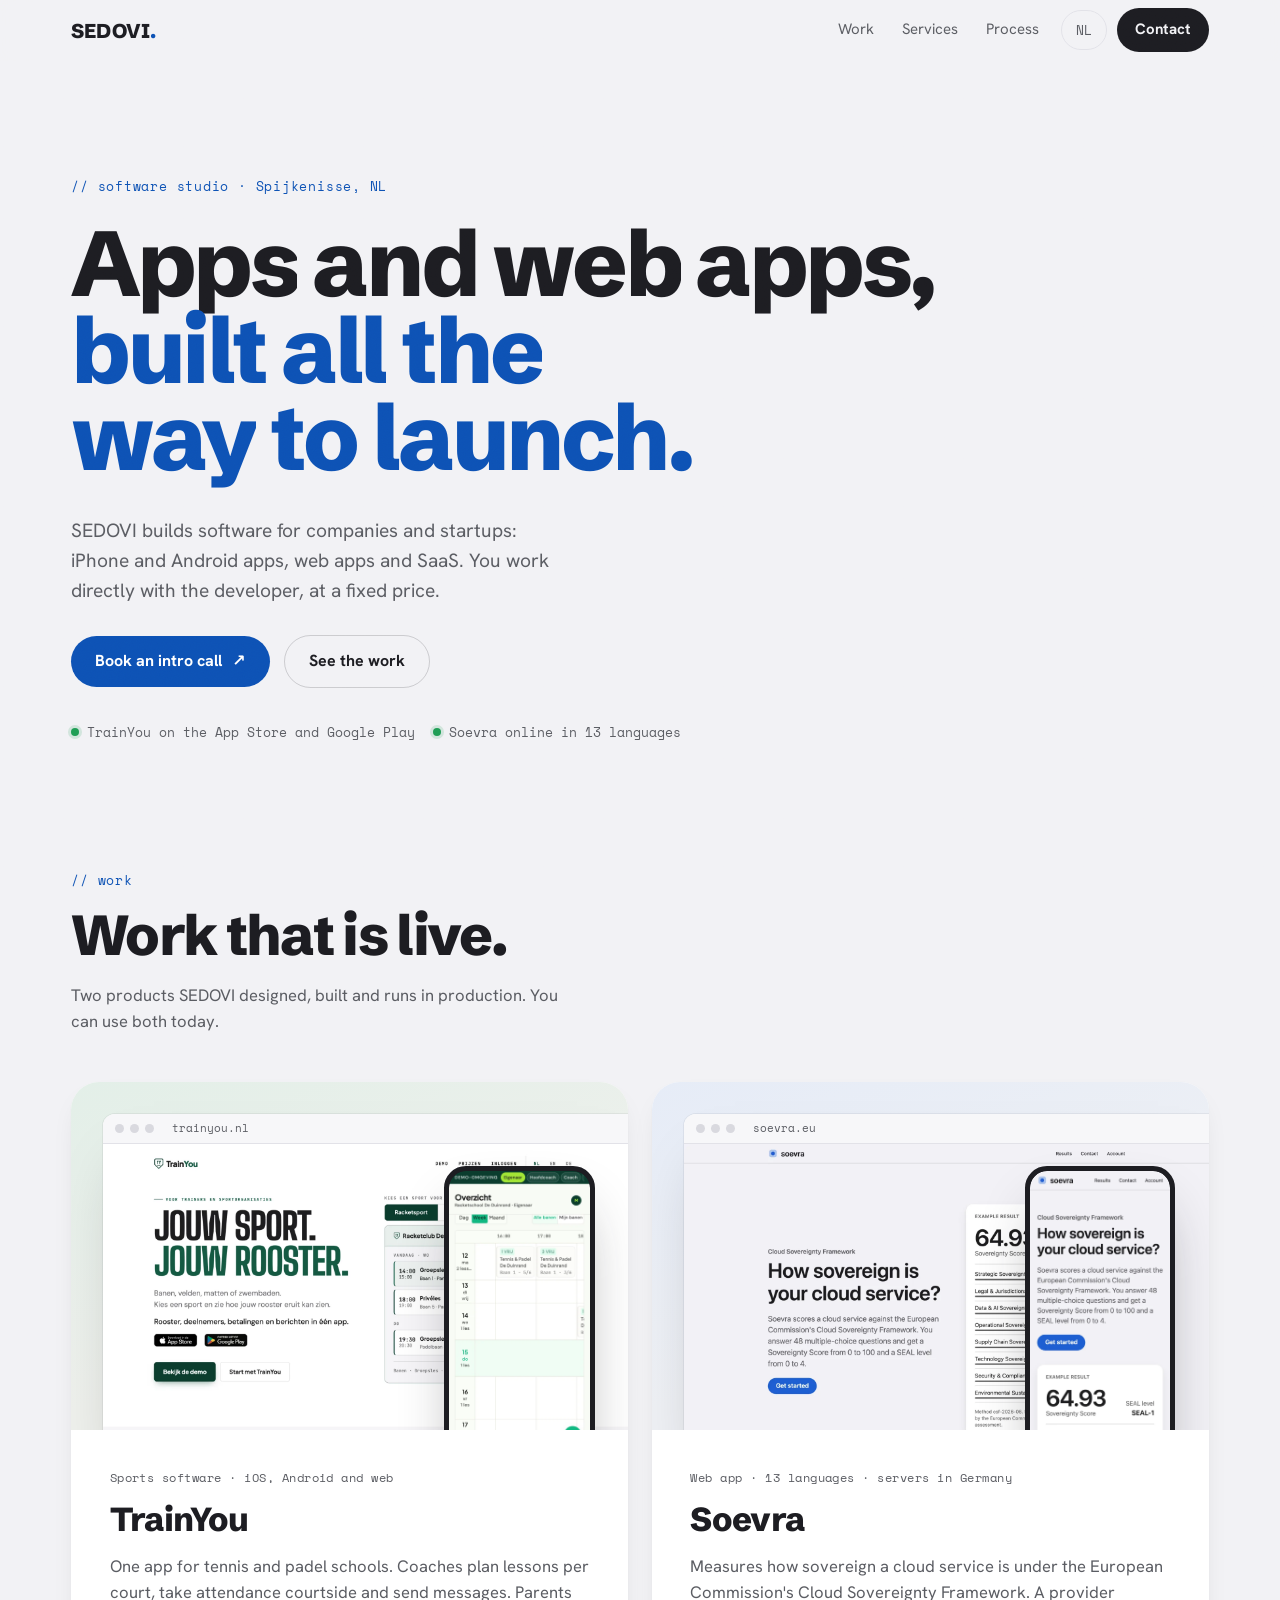
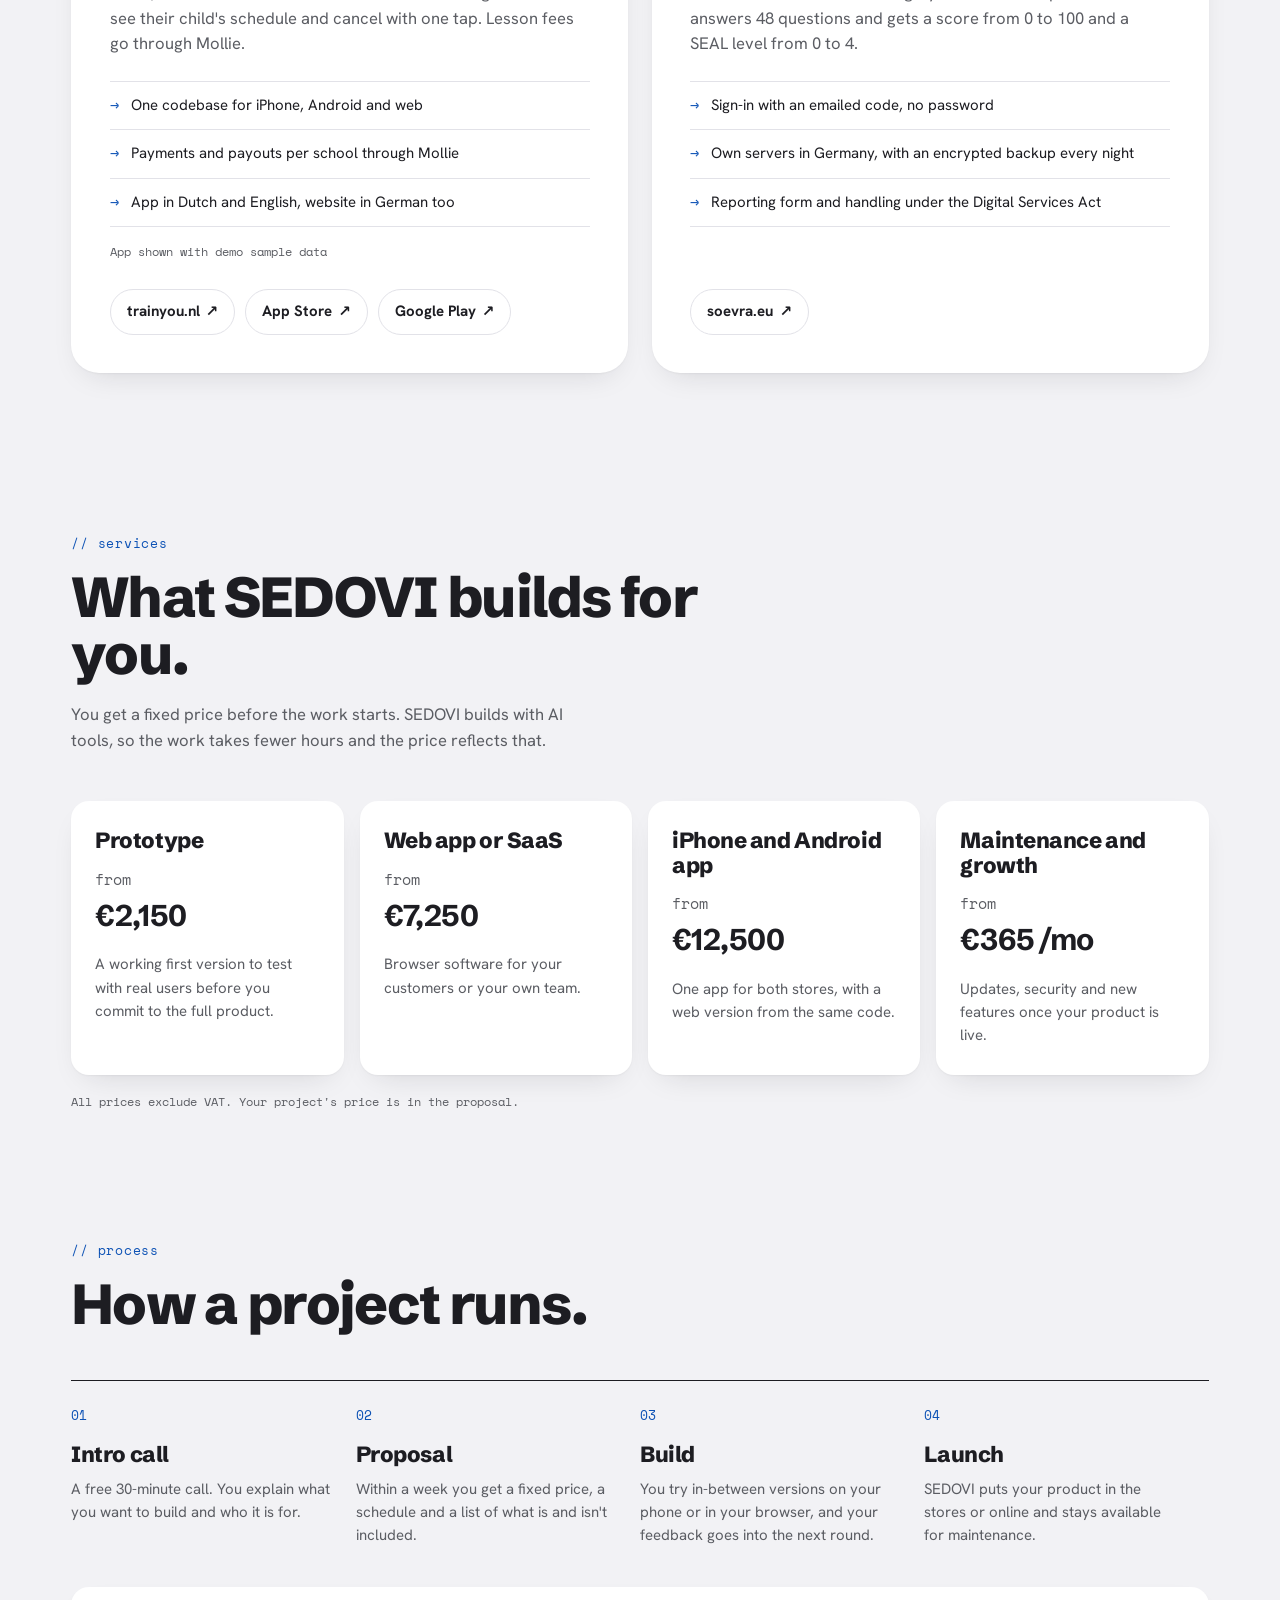
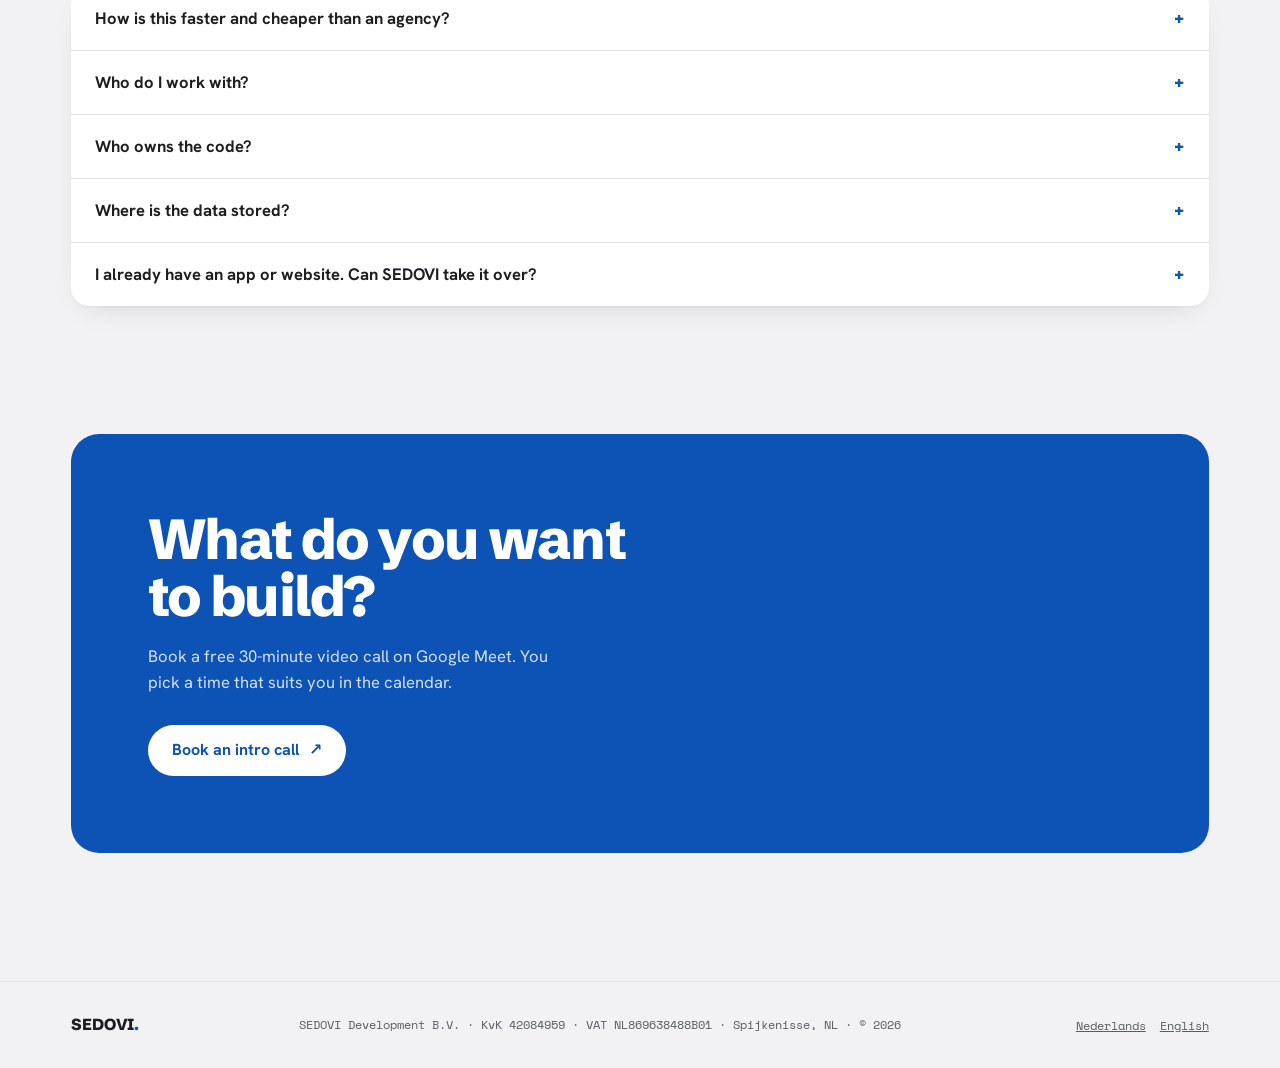
==== commit 077857b4: "docs(site): drop weekly version promise from the process steps" ====
--- a/en/index.html
+++ b/en/index.html
@@ -172,7 +172,7 @@
       <ol class="steps">
         <li><h3>Intro call</h3><p>A free 30-minute call. You explain what you want to build and who it is for.</p></li>
         <li><h3>Proposal</h3><p>Within a week you get a fixed price, a schedule and a list of what is and isn't included.</p></li>
-        <li><h3>Build</h3><p>Every week a version you try on your phone or in your browser. Your feedback goes into the next week.</p></li>
+        <li><h3>Build</h3><p>You try in-between versions on your phone or in your browser, and your feedback goes into the next round.</p></li>
         <li><h3>Launch</h3><p>SEDOVI puts your product in the stores or online and stays available for maintenance.</p></li>
       </ol>
 
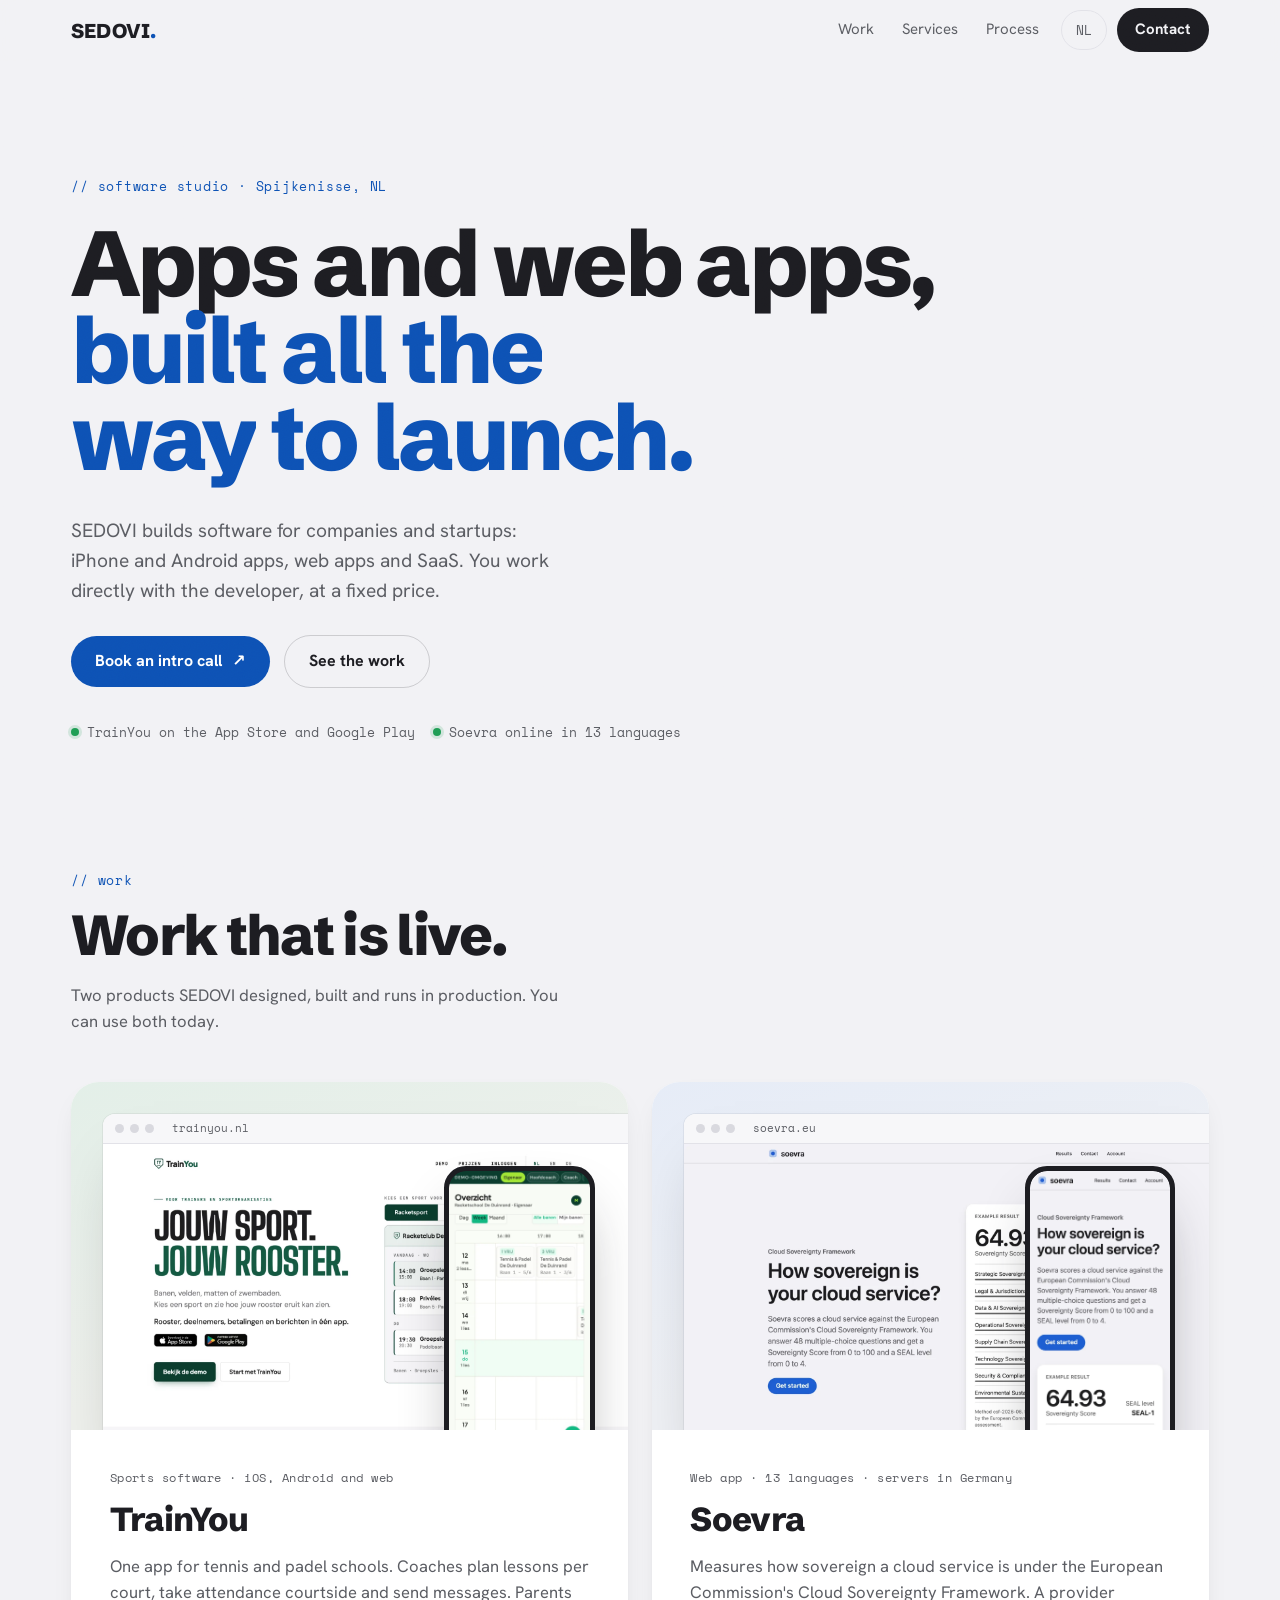
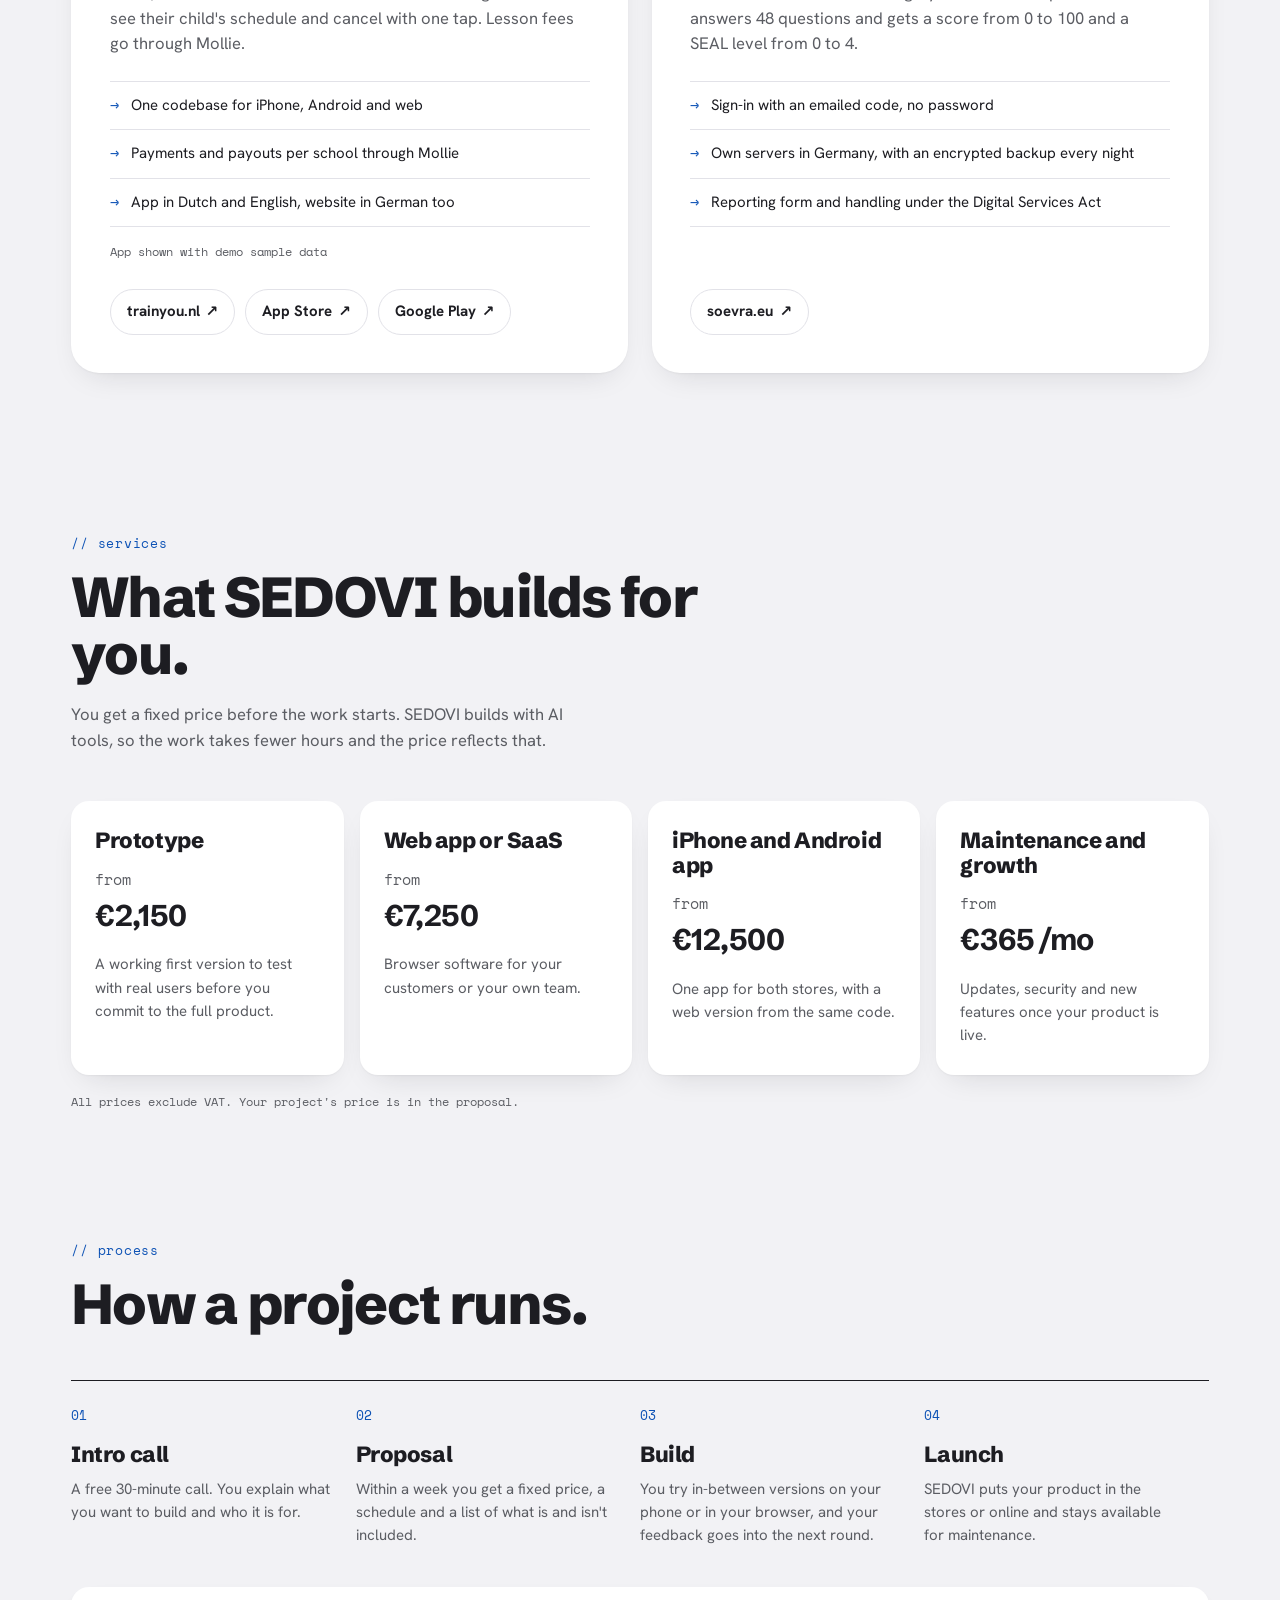
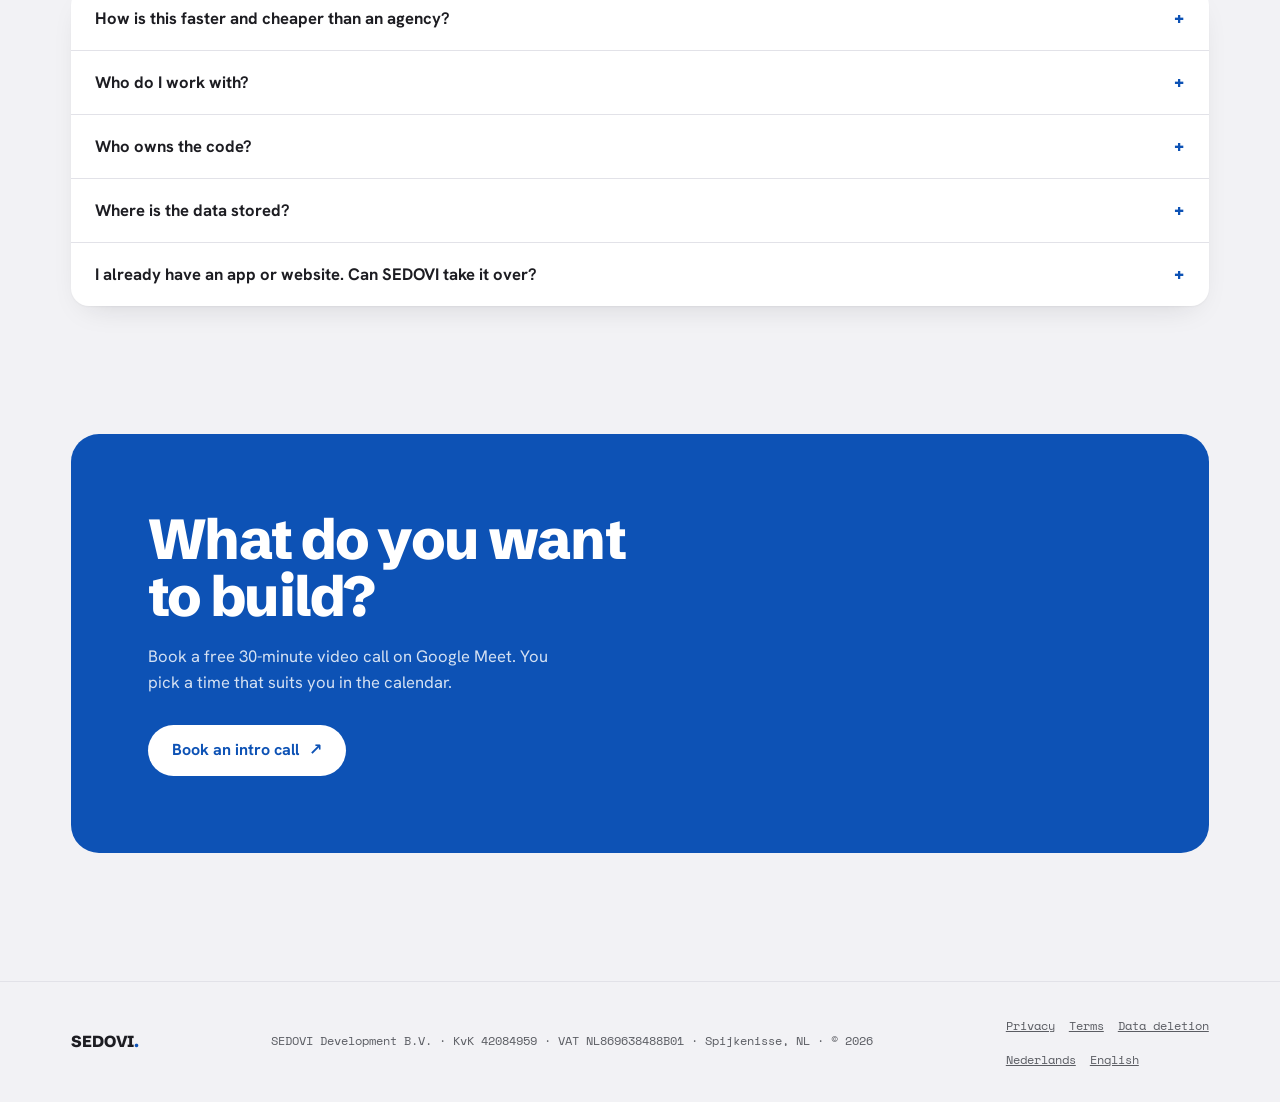
==== commit 6a655a9a: "docs(site): privacy, terms and data deletion pages" ====
--- a/en/index.html
+++ b/en/index.html
@@ -218,20 +218,21 @@
   <div class="wrap">
     <div class="logo">SEDOVI<span class="dot">.</span></div>
     <small>SEDOVI Development B.V. · KvK 42084959 · VAT NL869638488B01 · Spijkenisse, NL · © 2026</small>
-    <nav aria-label="Language"><a href="/" hreflang="nl" lang="nl">Nederlands</a><a href="/en/" aria-current="page">English</a></nav>
+    <div class="foot-nav">
+      <nav aria-label="Legal"><a href="/en/privacy">Privacy</a><a href="/en/terms">Terms</a><a href="/en/data-deletion">Data deletion</a></nav>
+      <nav aria-label="Language"><a href="/" hreflang="nl" lang="nl">Nederlands</a><a href="/en/" aria-current="page">English</a></nav>
+    </div>
   </div>
 </footer>
 
 <dialog class="sheet" id="contact-form" aria-labelledby="cf-title">
-  <form class="cf" action="https://api.web3forms.com/submit" method="POST" data-sending="Sending…">
+  <form class="cf" action="https://sedovi.net/contact.php" method="POST" data-sending="Sending…">
     <div class="cf-head">
       <h2 id="cf-title">Get in touch</h2>
       <button type="button" class="cf-close" data-close aria-label="Close"><span aria-hidden="true">✕</span></button>
     </div>
     <p class="cf-sub">Your message goes straight to the developer. Rather talk? <a href="https://calendar.app.google/vygYryYrwR2n76nS7" target="_blank" rel="noopener">Book an intro call</a>.</p>
-    <input type="hidden" name="access_key" value="WEB3FORMS_KEY">
-    <input type="hidden" name="subject" value="New message via sedovi.nl/en">
-    <input type="hidden" name="from_name" value="sedovi.nl">
+    <input type="hidden" name="lang" value="en">
     <input type="checkbox" name="botcheck" class="bot" tabindex="-1" autocomplete="off" aria-hidden="true">
     <label>Name<input name="name" autocomplete="name" required></label>
     <label>Email<input type="email" name="email" autocomplete="email" required></label>
@@ -244,7 +245,7 @@
           <option>Maintenance and growth</option>
         </select></label>
     <label>What do you want to build?<textarea name="message" rows="5" required></textarea></label>
-    <p class="cf-privacy">Your details go to SEDOVI through Web3Forms and are only used to reply to you.</p>
+    <p class="cf-privacy">Your details go straight to SEDOVI and are only used to reply to you.</p>
     <p class="cf-error" role="alert" hidden>Sending failed. Email your message to <a href="mailto:developer@sedovi.nl">developer@sedovi.nl</a>.</p>
     <div class="cf-actions">
       <button type="submit" class="btn">Send</button>
--- a/assets/site.css
+++ b/assets/site.css
@@ -137,6 +137,18 @@
 footer .logo{font-size:16px;}
 footer small{font-family:var(--mono);font-size:12px;color:var(--muted);}
 footer nav a{font-family:var(--mono);font-size:12px;color:var(--muted);margin-left:14px;}
+.foot-nav{display:flex;flex-direction:column;gap:8px;}
+footer nav a:first-child{margin-left:0;}
+
+/* legal pages */
+.legal{padding-top:clamp(56px,9vw,128px);}
+.legal h1{font-size:var(--step-3);line-height:1;max-width:none;}
+.legal h2{font-size:var(--step-2);letter-spacing:-.02em;line-height:1.1;max-width:none;margin:56px 0 0;}
+.legal p,.legal ul,.legal ol{max-width:68ch;}
+.legal h2 + p,.legal h2 + ul,.legal h2 + ol{margin-top:16px;}
+.legal ul,.legal ol{padding-left:1.2em;}
+.legal li{margin:8px 0;}
+.legal p a,.legal li a{color:var(--blue);}
 
 /* reveal */
 .hero .eyebrow,.hero .sub,.hero .actions,.hero .live{opacity:0;transform:translateY(18px);transition:opacity .8s cubic-bezier(.2,.7,.2,1),transform .8s cubic-bezier(.2,.7,.2,1);}
